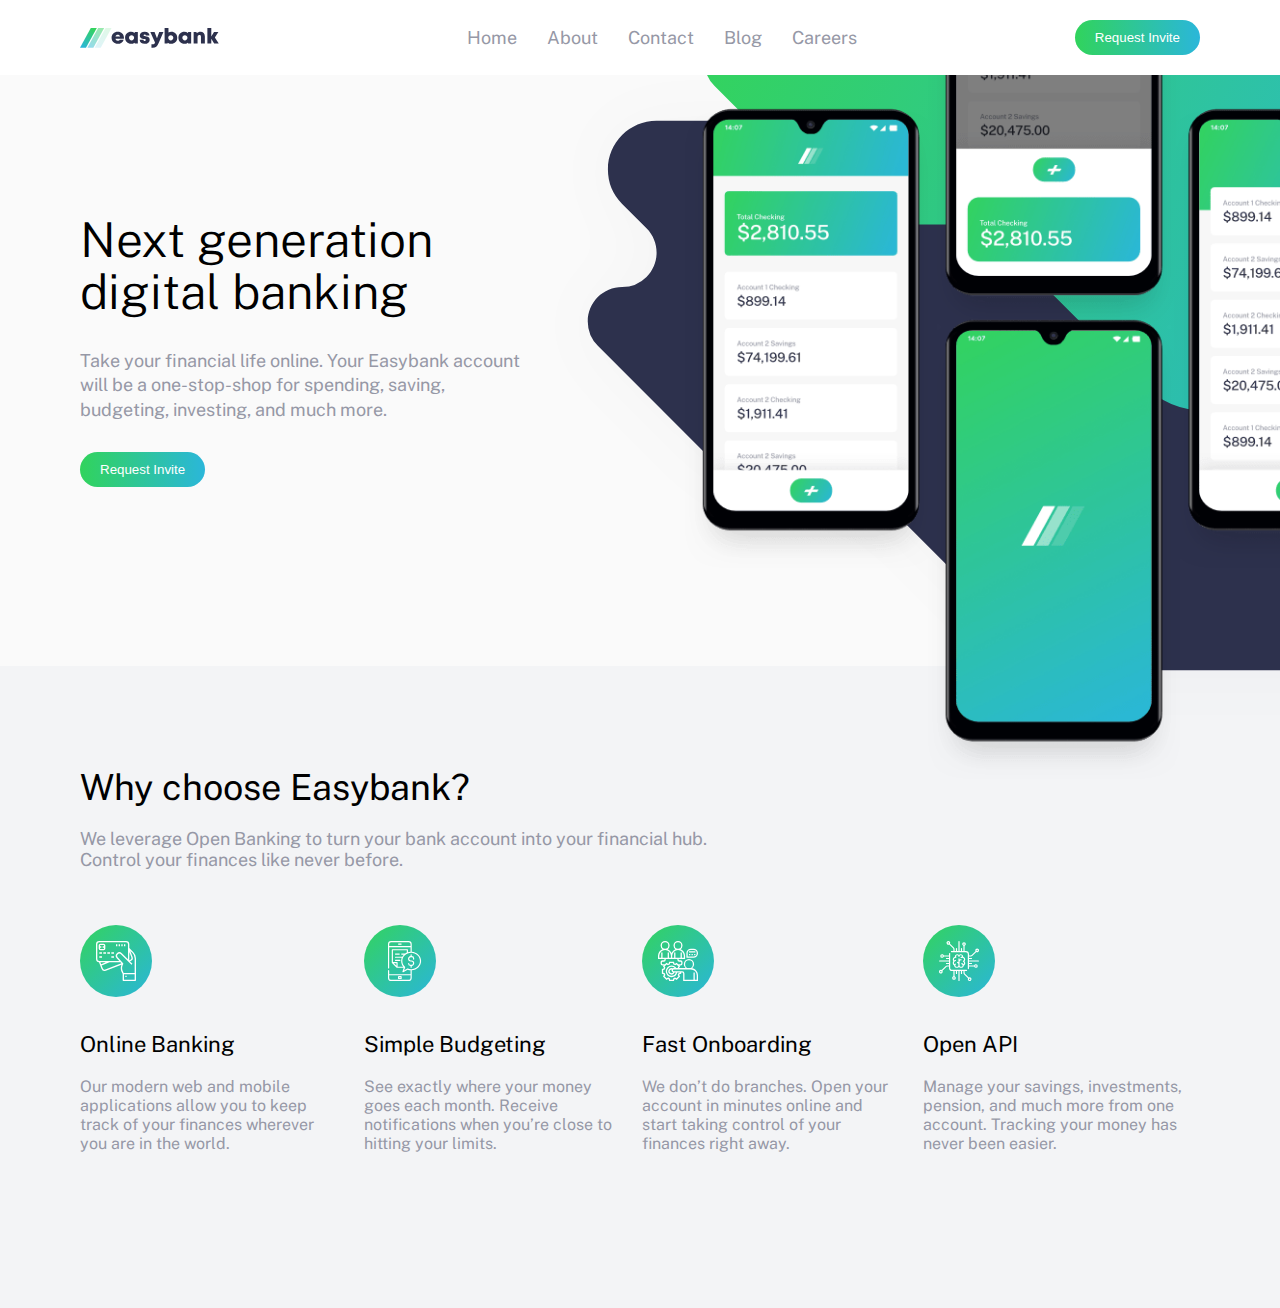
==== index.html @ 67f12007 "2nd  last (main) section completed" ====
<!DOCTYPE html>
<html lang="en">
  <head>
    <meta charset="UTF-8" />
    <meta name="viewport" content="width=device-width, initial-scale=1.0" />
    <title>2nd Project</title>
    <link rel="preconnect" href="https://fonts.googleapis.com" />
    <link rel="preconnect" href="https://fonts.gstatic.com" crossorigin />
    <link
      href="https://fonts.googleapis.com/css2?family=Public+Sans:ital,wght@0,700;1,300;1,400&display=swap"
      rel="stylesheet"
    />
    <link rel="stylesheet" href="style.css" />
  </head>
  <body>
    <section class="nav-section">
      <nav class="container">
        <img src="./img/logo.svg" alt="logo" />
        <ul>
          <li><a href="#">Home</a></li>
          <li><a href="#">About</a></li>
          <li><a href="#">Contact</a></li>
          <li><a href="#">Blog</a></li>
          <li><a href="#">Careers</a></li>
        </ul>
        <button class="btn">Request Invite</button>
      </nav>
    </section>
    <section class="header-section">
      <div class="container header-wrap">
        <div class="header-text">
          <h1>Next generation digital banking</h1>
          <p>
            Take your financial life online. Your Easybank account will be a
            one-stop-shop for spending, saving, budgeting, investing, and much
            more.
          </p>
          <button class="btn">Request Invite</button>
        </div>
        <div class="header-images">
          <img src="./img/bg-intro-desktop.svg" alt="bg-intro-desktop" />
          <img src="./img/image-mockups.png" alt="image-mockups" />
        </div>
      </div>
    </section>
    <section class="features-section">
      <div class="container">
        <h1>Why choose Easybank?</h1>
        <p>
          We leverage Open Banking to turn your bank account into your financial
          hub. <br />Control your finances like never before.
        </p>
        <div class="cards">
          <div class="card">
            <img src="./img/icon-online.svg" alt="icon-online" />
            <h2>Online Banking</h2>
            <p>
              Our modern web and mobile applications allow you to keep track of
              your finances wherever you are in the world.
            </p>
          </div>
          <div class="card">
            <img src="./img/icon-budgeting.svg" alt="icon-online" />
            <h2>Simple Budgeting</h2>
            <p>
              See exactly where your money goes each month. Receive
              notifications when you’re close to hitting your limits.
            </p>
          </div>
          <div class="card">
            <img src="./img/icon-onboarding.svg" alt="icon-online" />
            <h2>Fast Onboarding</h2>
            <p>
              We don’t do branches. Open your account in minutes online and
              start taking control of your finances right away.
            </p>
          </div>
          <div class="card">
            <img src="./img/icon-api.svg" alt="icon-online" />
            <h2>Open API</h2>
            <p>
              Manage your savings, investments, pension, and much more from one
              account. Tracking your money has never been easier.
            </p>
          </div>
        </div>
      </div>
    </section>
  </body>
</html>
---- style.css ----
html {
    box-sizing: border-box;
    font-size: 18px;
}

:root {
    --dark-blue: hsl(233, 26%, 24%);
    --lime-Green: hsl(136, 65%, 51%);
    --bright-Cyan: hsl(192, 70%, 51%);
    --grayish-Blue: hsl(233, 8%, 62%);
    --light-Grayish-Blue: hsl(220, 16%, 96%);
    --light-Gray: hsl(0, 0%, 98%); 
    --white: hsl(0, 0%, 100%);
}

body, h1, h2, h3, h4, h5, h6, p, ol, ul {
    margin: 0;
    padding: 0;
    font-weight: normal;
    font-family: 'Public Sans', sans-serif;
    -webkit-font-smoothing: antialiased;
}

body {
    overflow: hidden;
}

img {
    max-width: 100%;
    height: auto;
}

nav {
    display: flex;
    justify-content: space-between;
    align-items: center;
    padding: 20px 0;
}

nav ul {
    display: flex;
    list-style-type: none;
    align-items: center;
}

nav ul li a{
    text-decoration: none;
    color: var(--grayish-Blue);
}

nav ul li {
    margin-left:30px;
}
.container {
    width: 1120px;
    margin: 0 auto;
    max-width: 90%;

}

.btn {
    height: 35px;
    width: 125.22px;
    border: none;
    background: linear-gradient(to right, var(--lime-Green), var(--bright-Cyan));
    padding: 10px, 20px;
    border-radius: 50px;
    color: var(--white);
    cursor: pointer;
    transition: all .3s ease-in-out;
}

.btn:hover {
        background: linear-gradient(to left, var(--lime-Green), var(--bright-Cyan));
}



.header-wrap {
    display: flex;
    align-items: center;
    position: relative;
    padding-bottom: 40px;
}

.header-section {
    background: var(--light-Gray);
}

.header-text {
    flex: 1 0 40%;
}

.header-images {
    flex: 1 0 60%;
    position: relative;
}

.header-images img:first-child {
    transform: scale(1.6);
    position: relative;
    top: -50px;
    bottom: 0;
    right: -200px;
}
.header-images img:last-child {
    transform: scale(1.1);
    position: absolute;
    top: -160px;
    right: -190px;
}

.nav-section {
    position: relative;
    z-index: 1;
    background: var(--white);
}

.header-text h1 {
    margin-bottom: 30px;
    font-size: 48px;
    font-weight: 300;
    line-height: 1.1;
}

.header-text p {
    margin-bottom: 30px;
    line-height: 1.35;
    color: var(--grayish-Blue);
}

section.features-section {
    background: var(--light-Grayish-Blue);
    padding: 100px 0;
}

section.features-section h1 {
    margin-bottom: 20px;
}

section.features-section p {
    margin-bottom: 55px;
    color: var(--grayish-Blue)
}

section.features-section .cards {
    display: flex;
    /* gap: 100px; */
}

section.features-section .cards> * + * {
  margin-left: 30px;
}

.cards .card img {
   margin-bottom: 30px;
}

.cards .card h2 {
  font-size: 22px;
  margin-bottom: 20px;
}

.cards .card p {
  font-size: 16px;
}
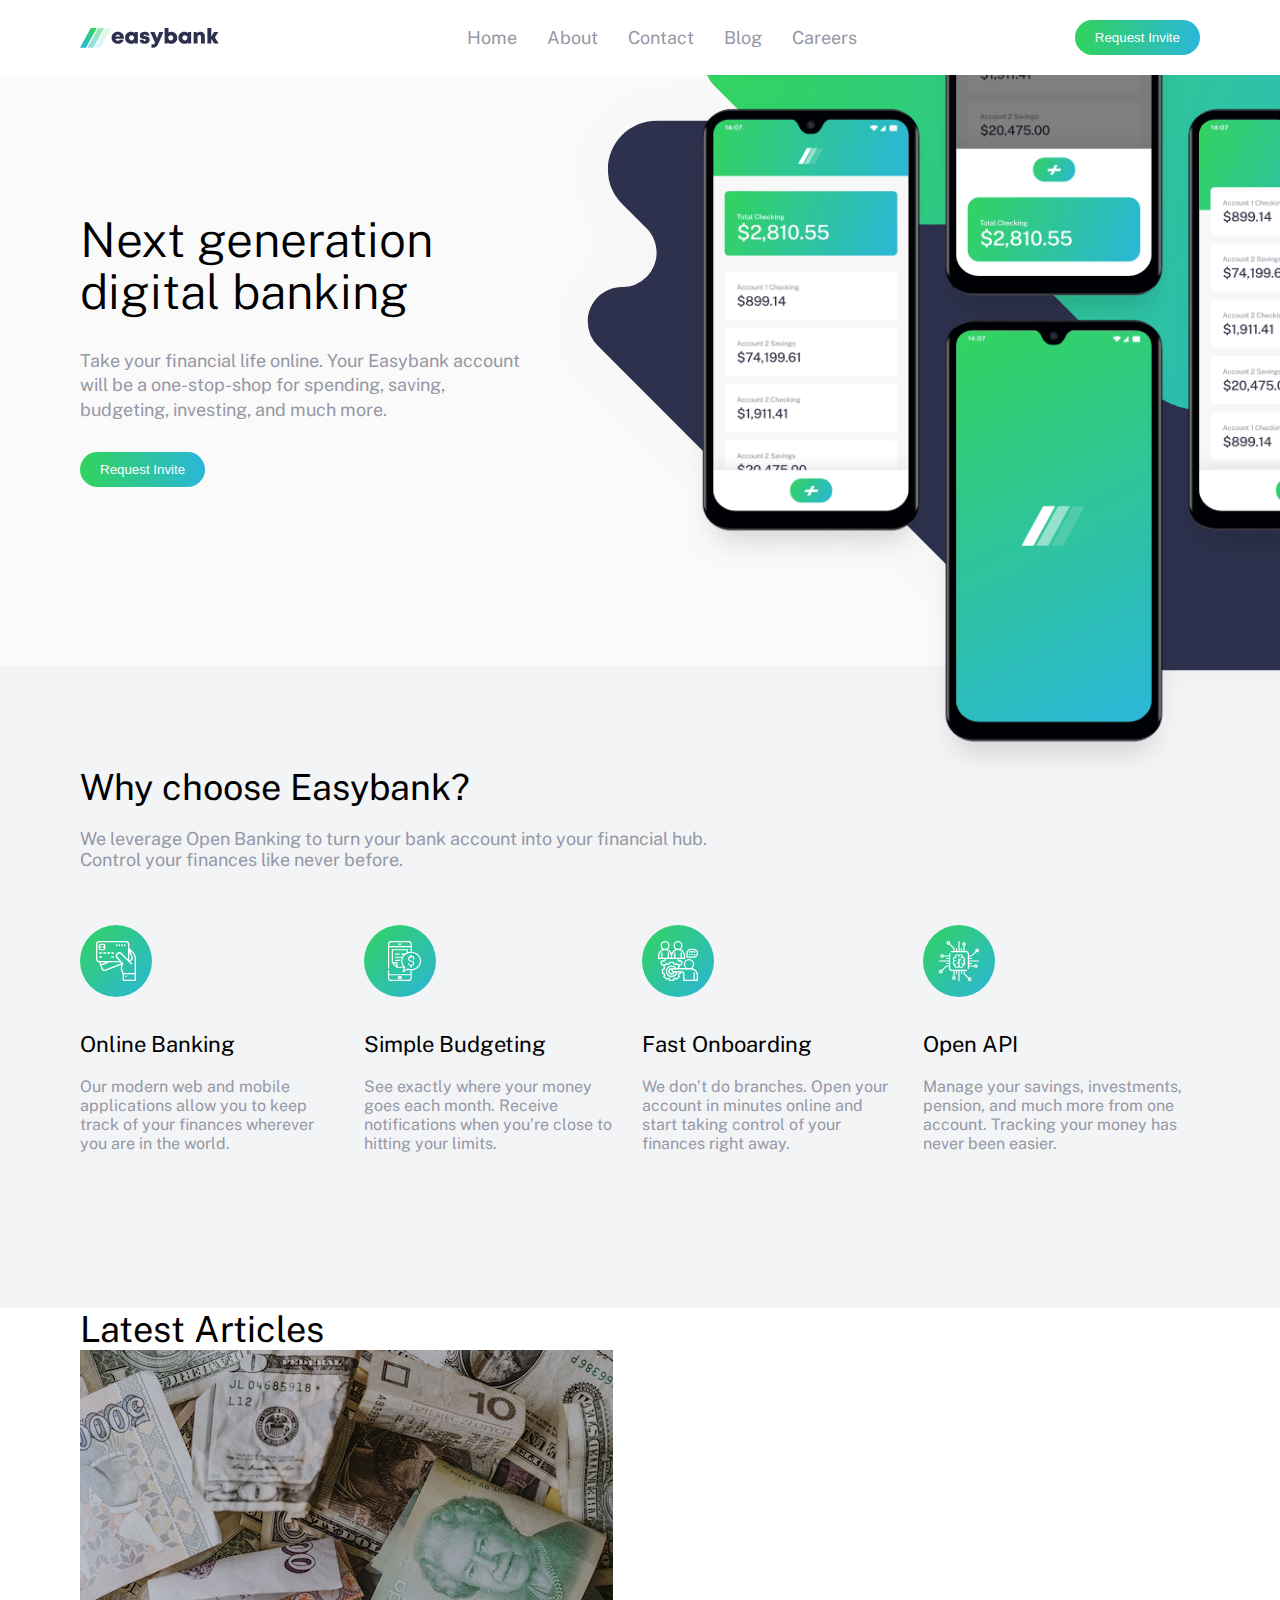
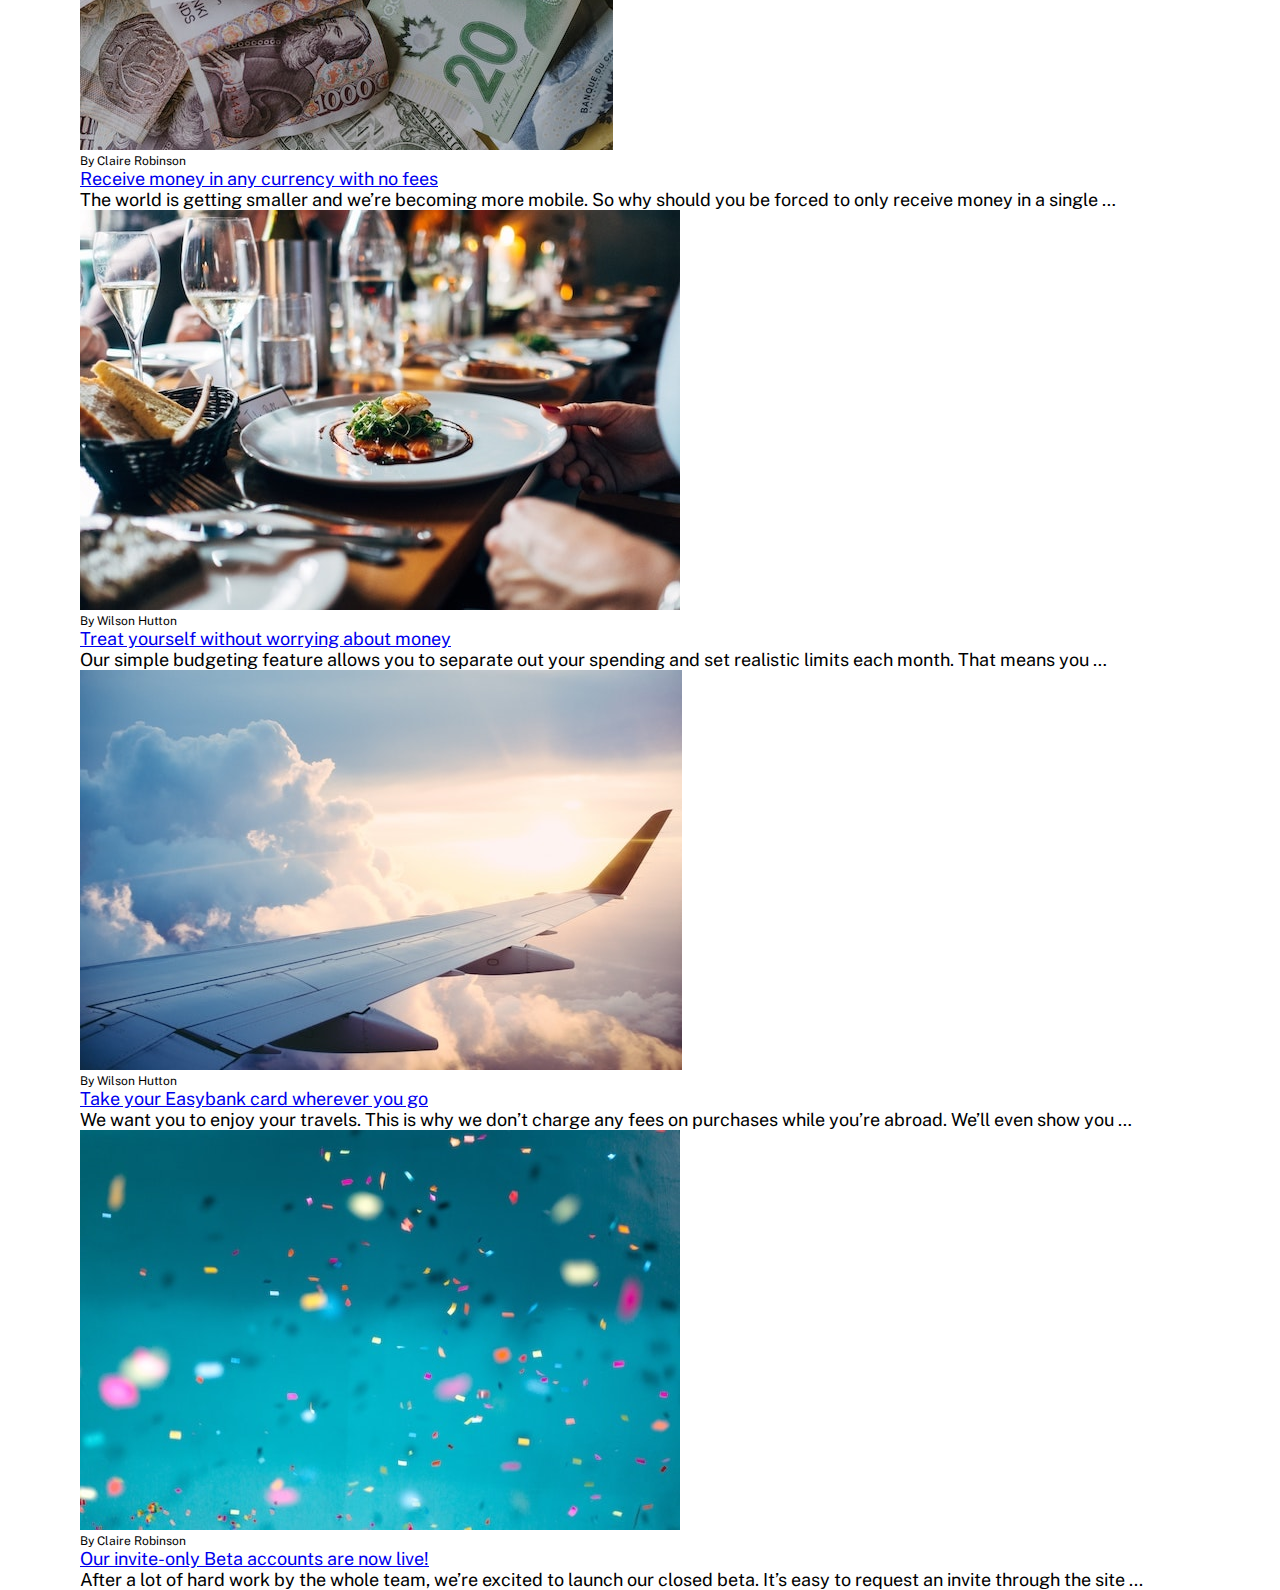
==== commit 8bdcd8b3: "last section content updated" ====
--- a/index.html
+++ b/index.html
@@ -86,5 +86,58 @@
         </div>
       </div>
     </section>
+    <section class="aticle-section">
+      <div class="container">
+        <h1>Latest Articles</h1>
+        <div class="article-wrapper">
+          <div class="article-card">
+            <img src="./img/image-currency.jpg" alt="currency" />
+            <div class="content">
+              <h6>By Claire Robinson</h6>
+              <a href="#">Receive money in any currency with no fees</a>
+              <p>
+                The world is getting smaller and we’re becoming more mobile. So
+                why should you be forced to only receive money in a single …
+              </p>
+            </div>
+            <div class="article-card">
+              <img src="./img/image-restaurant.jpg" alt="currency" />
+              <div class="content">
+                <h6>By Wilson Hutton</h6>
+                <a href="#">Treat yourself without worrying about money</a>
+                <p>
+                  Our simple budgeting feature allows you to separate out your
+                  spending and set realistic limits each month. That means you …
+                </p>
+              </div>
+            </div>
+            <div class="article-card">
+              <img src="./img/image-plane.jpg" alt="currency" />
+              <div class="content">
+                <h6>By Wilson Hutton</h6>
+                <a href="#"> Take your Easybank card wherever you go</a>
+                <p>
+                  We want you to enjoy your travels. This is why we don’t charge
+                  any fees on purchases while you’re abroad. We’ll even show you
+                  …
+                </p>
+              </div>
+            </div>
+            <div class="article-card">
+              <img src="./img/image-confetti.jpg" alt="currency" />
+              <div class="content">
+                <h6>By Claire Robinson</h6>
+                <a href="#"> Our invite-only Beta accounts are now live!</a>
+                <p>
+                  After a lot of hard work by the whole team, we’re excited to
+                  launch our closed beta. It’s easy to request an invite through
+                  the site ...
+                </p>
+              </div>
+            </div>
+          </div>
+        </div>
+      </div>
+    </section>
   </body>
 </html>
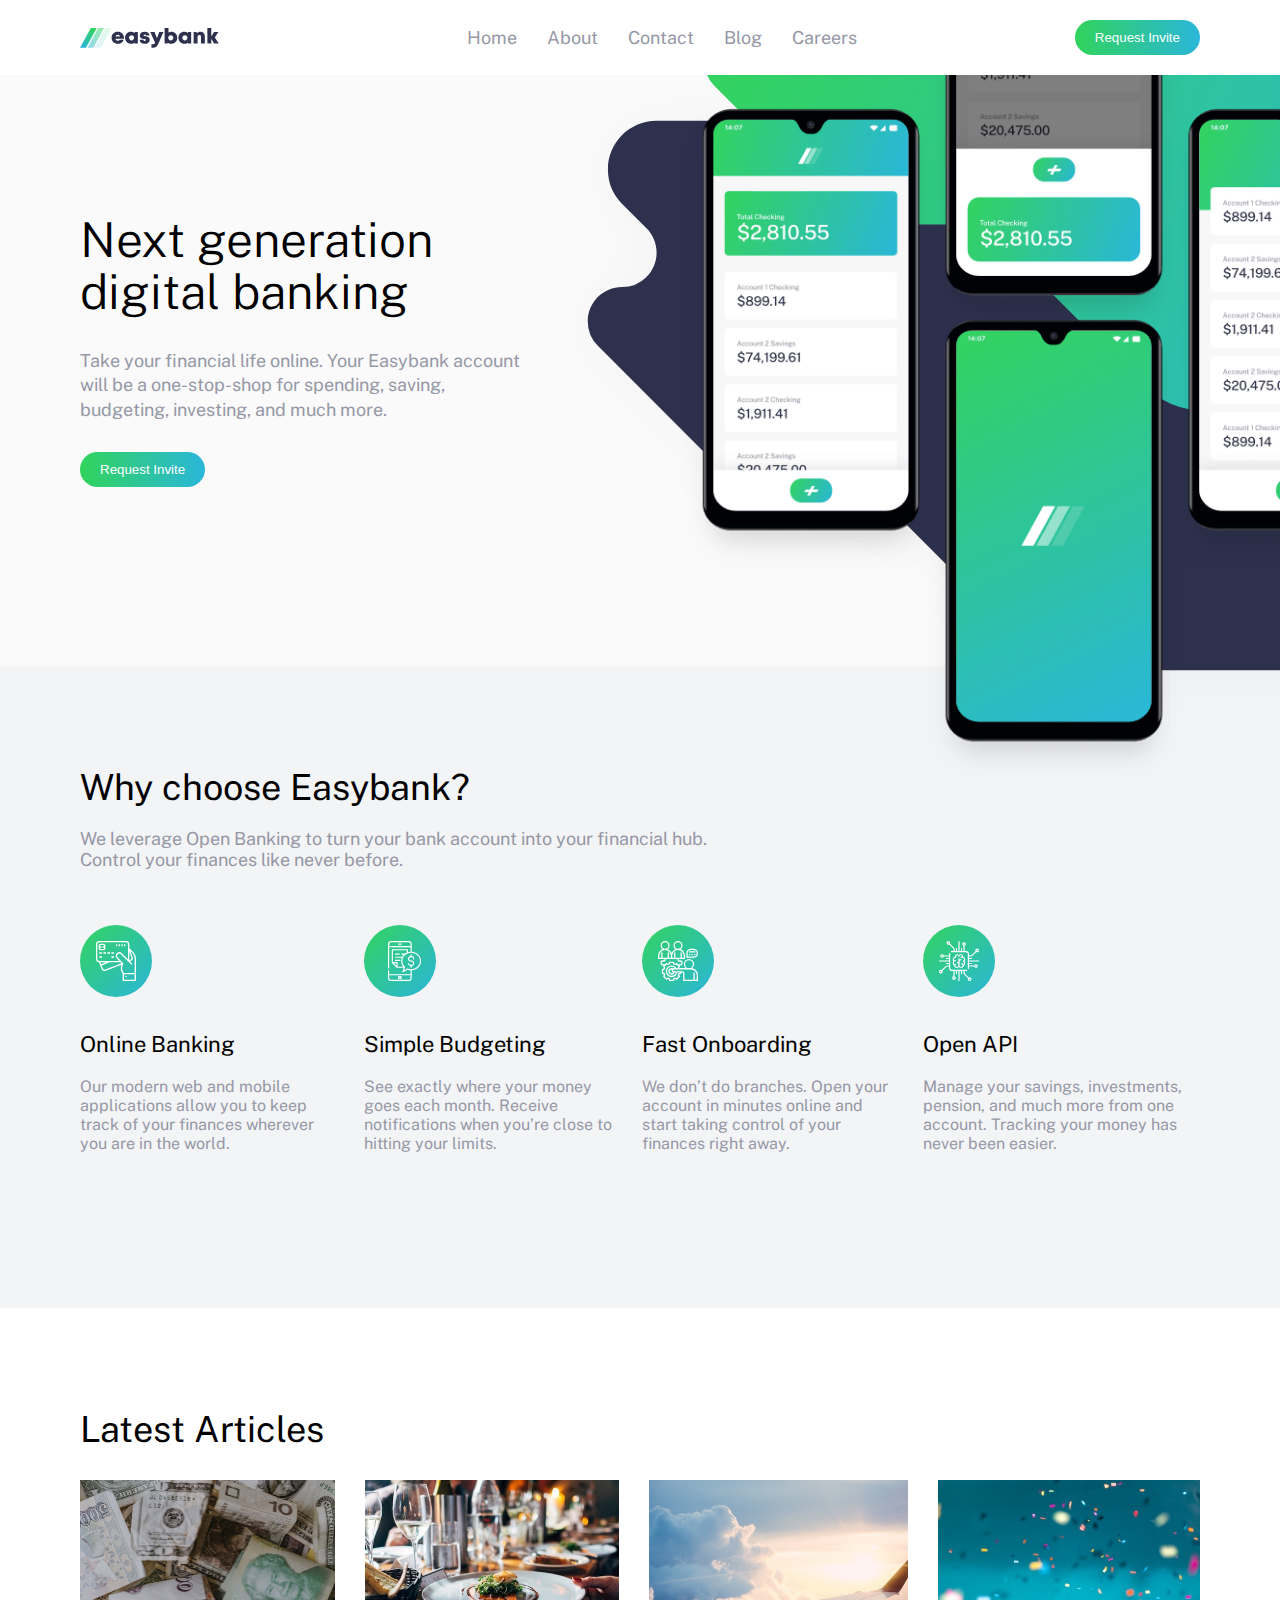
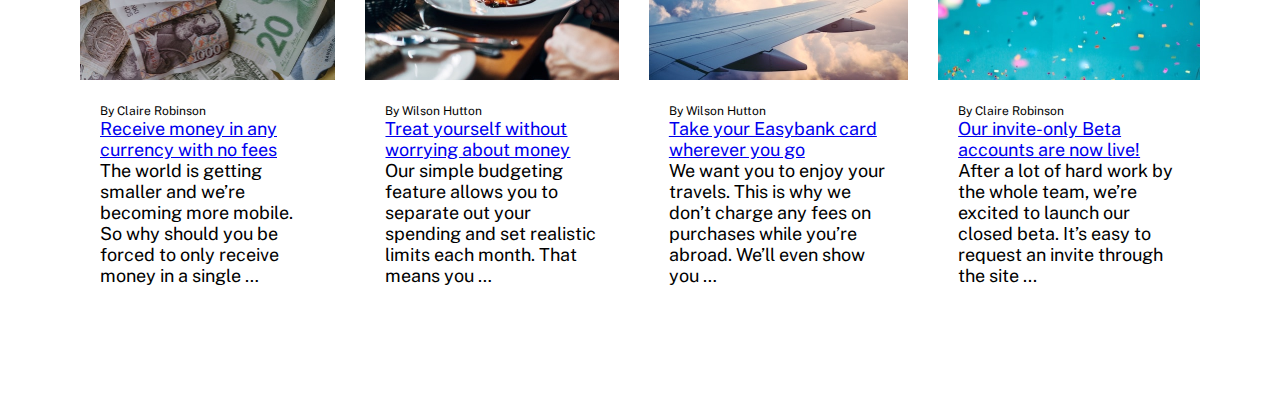
==== commit de4f9fda: "last section" ====
--- a/index.html
+++ b/index.html
@@ -86,7 +86,7 @@
         </div>
       </div>
     </section>
-    <section class="aticle-section">
+    <section class="article-section">
       <div class="container">
         <h1>Latest Articles</h1>
         <div class="article-wrapper">
@@ -100,40 +100,39 @@
                 why should you be forced to only receive money in a single …
               </p>
             </div>
-            <div class="article-card">
-              <img src="./img/image-restaurant.jpg" alt="currency" />
-              <div class="content">
-                <h6>By Wilson Hutton</h6>
-                <a href="#">Treat yourself without worrying about money</a>
-                <p>
-                  Our simple budgeting feature allows you to separate out your
-                  spending and set realistic limits each month. That means you …
-                </p>
-              </div>
+          </div>
+          <div class="article-card">
+            <img src="./img/image-restaurant.jpg" alt="currency" />
+            <div class="content">
+              <h6>By Wilson Hutton</h6>
+              <a href="#">Treat yourself without worrying about money</a>
+              <p>
+                Our simple budgeting feature allows you to separate out your
+                spending and set realistic limits each month. That means you …
+              </p>
             </div>
-            <div class="article-card">
-              <img src="./img/image-plane.jpg" alt="currency" />
-              <div class="content">
-                <h6>By Wilson Hutton</h6>
-                <a href="#"> Take your Easybank card wherever you go</a>
-                <p>
-                  We want you to enjoy your travels. This is why we don’t charge
-                  any fees on purchases while you’re abroad. We’ll even show you
-                  …
-                </p>
-              </div>
+          </div>
+          <div class="article-card">
+            <img src="./img/image-plane.jpg" alt="currency" />
+            <div class="content">
+              <h6>By Wilson Hutton</h6>
+              <a href="#"> Take your Easybank card wherever you go</a>
+              <p>
+                We want you to enjoy your travels. This is why we don’t charge
+                any fees on purchases while you’re abroad. We’ll even show you …
+              </p>
             </div>
-            <div class="article-card">
-              <img src="./img/image-confetti.jpg" alt="currency" />
-              <div class="content">
-                <h6>By Claire Robinson</h6>
-                <a href="#"> Our invite-only Beta accounts are now live!</a>
-                <p>
-                  After a lot of hard work by the whole team, we’re excited to
-                  launch our closed beta. It’s easy to request an invite through
-                  the site ...
-                </p>
-              </div>
+          </div>
+          <div class="article-card">
+            <img src="./img/image-confetti.jpg" alt="currency" />
+            <div class="content">
+              <h6>By Claire Robinson</h6>
+              <a href="#"> Our invite-only Beta accounts are now live!</a>
+              <p>
+                After a lot of hard work by the whole team, we’re excited to
+                launch our closed beta. It’s easy to request an invite through
+                the site ...
+              </p>
             </div>
           </div>
         </div>
--- a/style.css
+++ b/style.css
@@ -163,4 +163,35 @@
 
 .cards .card p {
   font-size: 16px;
+}
+
+section.article-section {
+    padding: 100px 0;
+}
+
+.article-wrapper {
+    display: flex;
+}
+
+section.article-section h1 {
+    margin-bottom: 30px;
+}
+
+.article-wrapper > * + * {
+    margin-left: 30px;
+}
+
+.article-wrapper img {
+        width: 100%;
+        height: 200px;
+        object-fit: cover;
+}
+
+.article-wrapper .content {
+    padding: 20px;
+    background: var(--white);
+}
+
+.article-wrapper .content a {
+    padding: 10px 0;
 }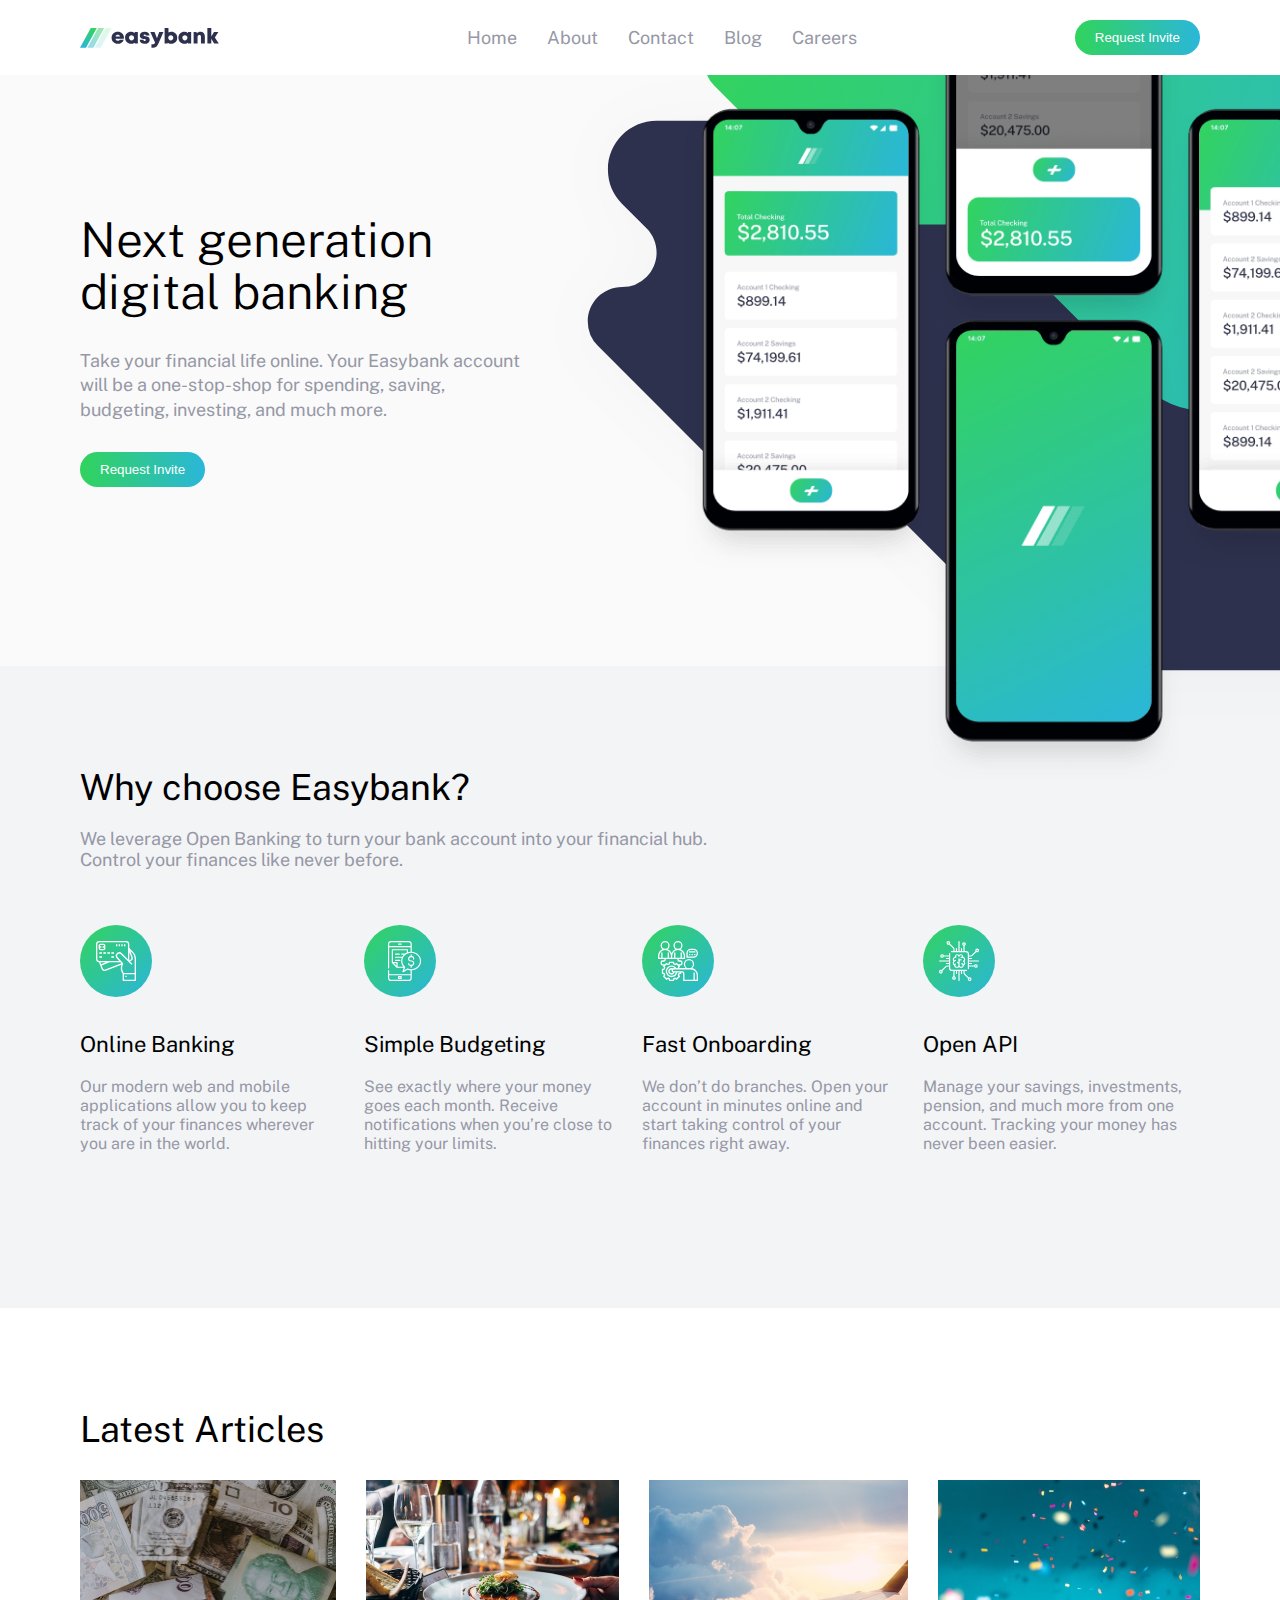
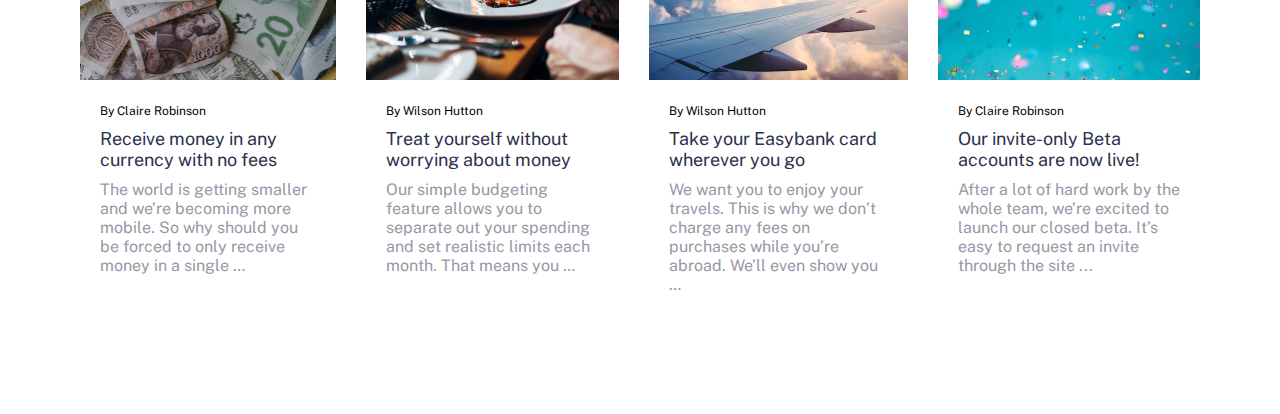
==== commit b7c42b8a: "initial footer" ====
--- a/index.html
+++ b/index.html
@@ -138,5 +138,11 @@
         </div>
       </div>
     </section>
+    <!-- Footer -->
+    <footer>
+      <div class="container">
+        
+      </div>
+    </footer>
   </body>
 </html>
--- a/style.css
+++ b/style.css
@@ -46,6 +46,11 @@
 nav ul li a{
     text-decoration: none;
     color: var(--grayish-Blue);
+    transition: all 0.5s ease-in-out;
+}
+
+nav ul li a:hover {
+    color:black;
 }
 
 nav ul li {
@@ -194,4 +199,18 @@
 
 .article-wrapper .content a {
     padding: 10px 0;
+    display: inline-block;
+    color: var(--dark-blue);
+    text-decoration: none;
+    transition: all 3s ease-in-out;
+}
+
+
+.article-wrapper .content a:hover {
+    color: var(--lime-Green);
+}
+
+.article-wrapper .content p {
+    font-size: 16px;
+    color: var(--grayish-Blue);
 }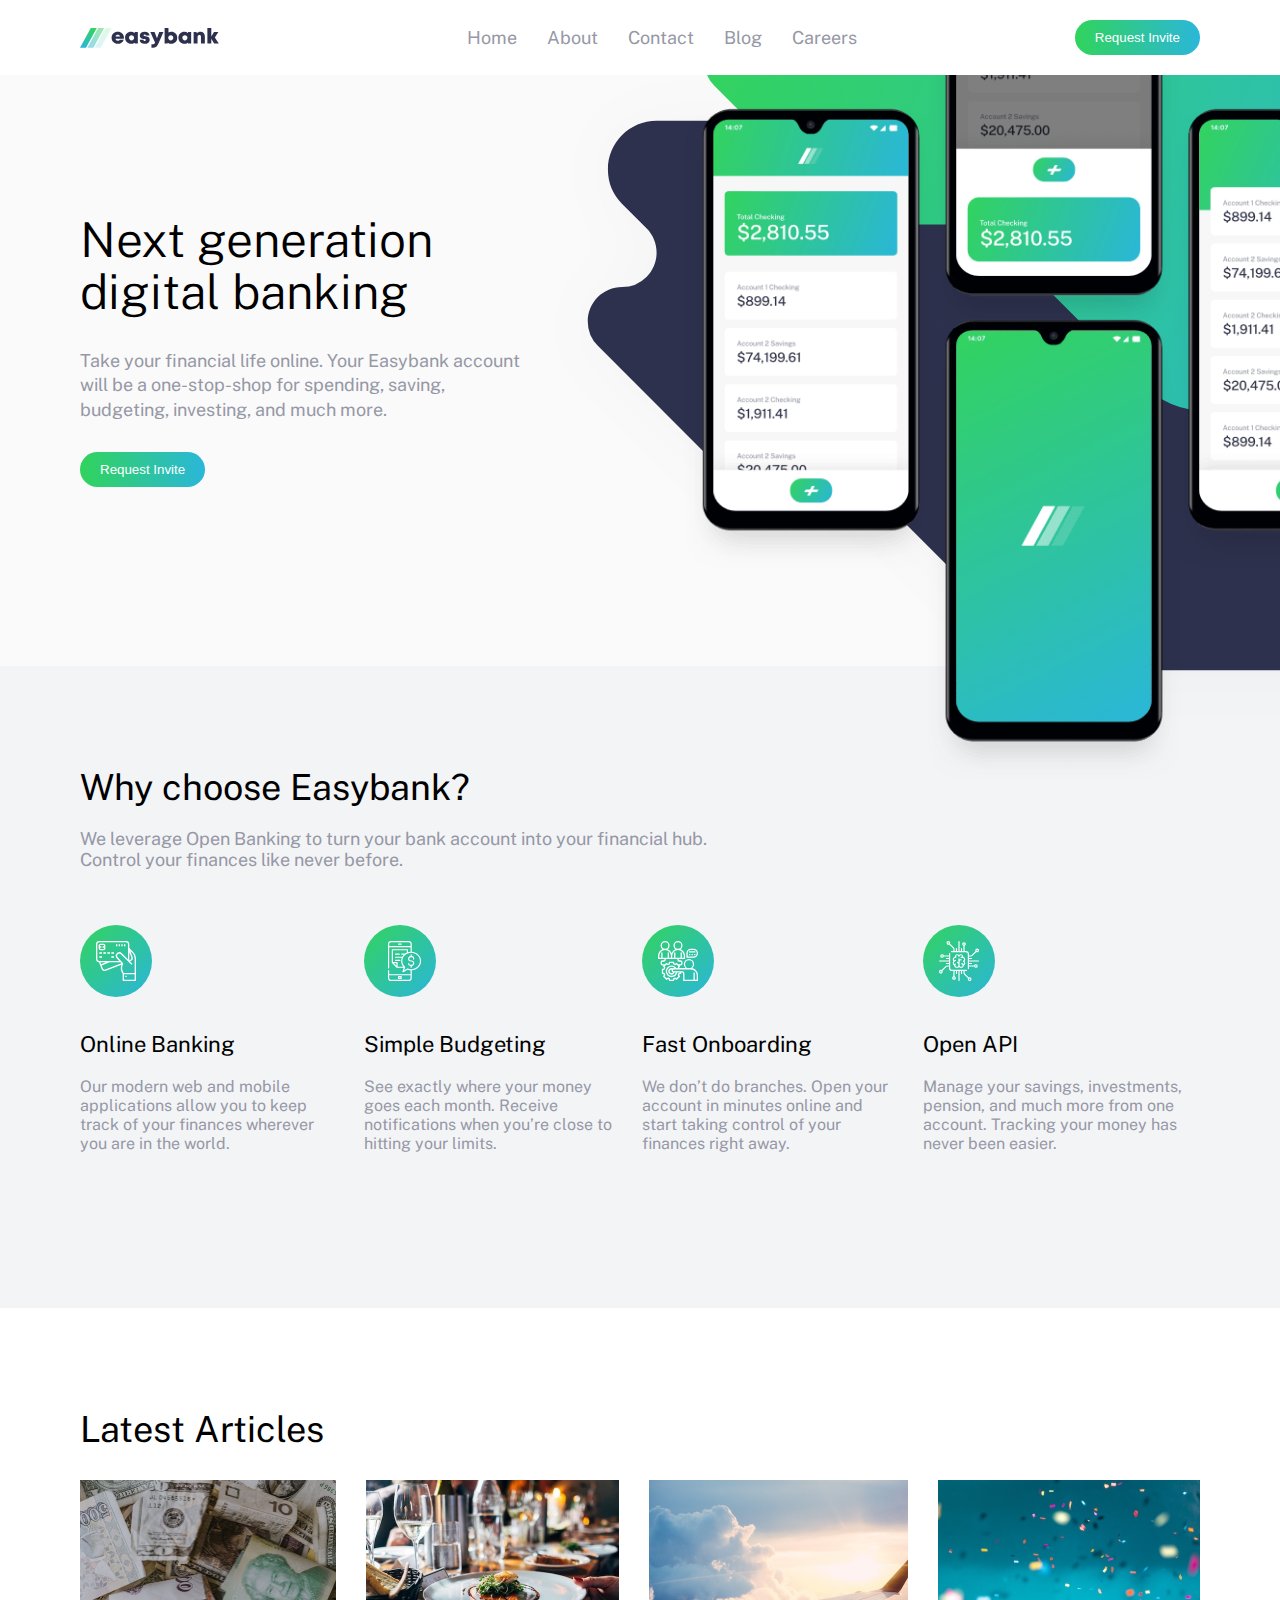
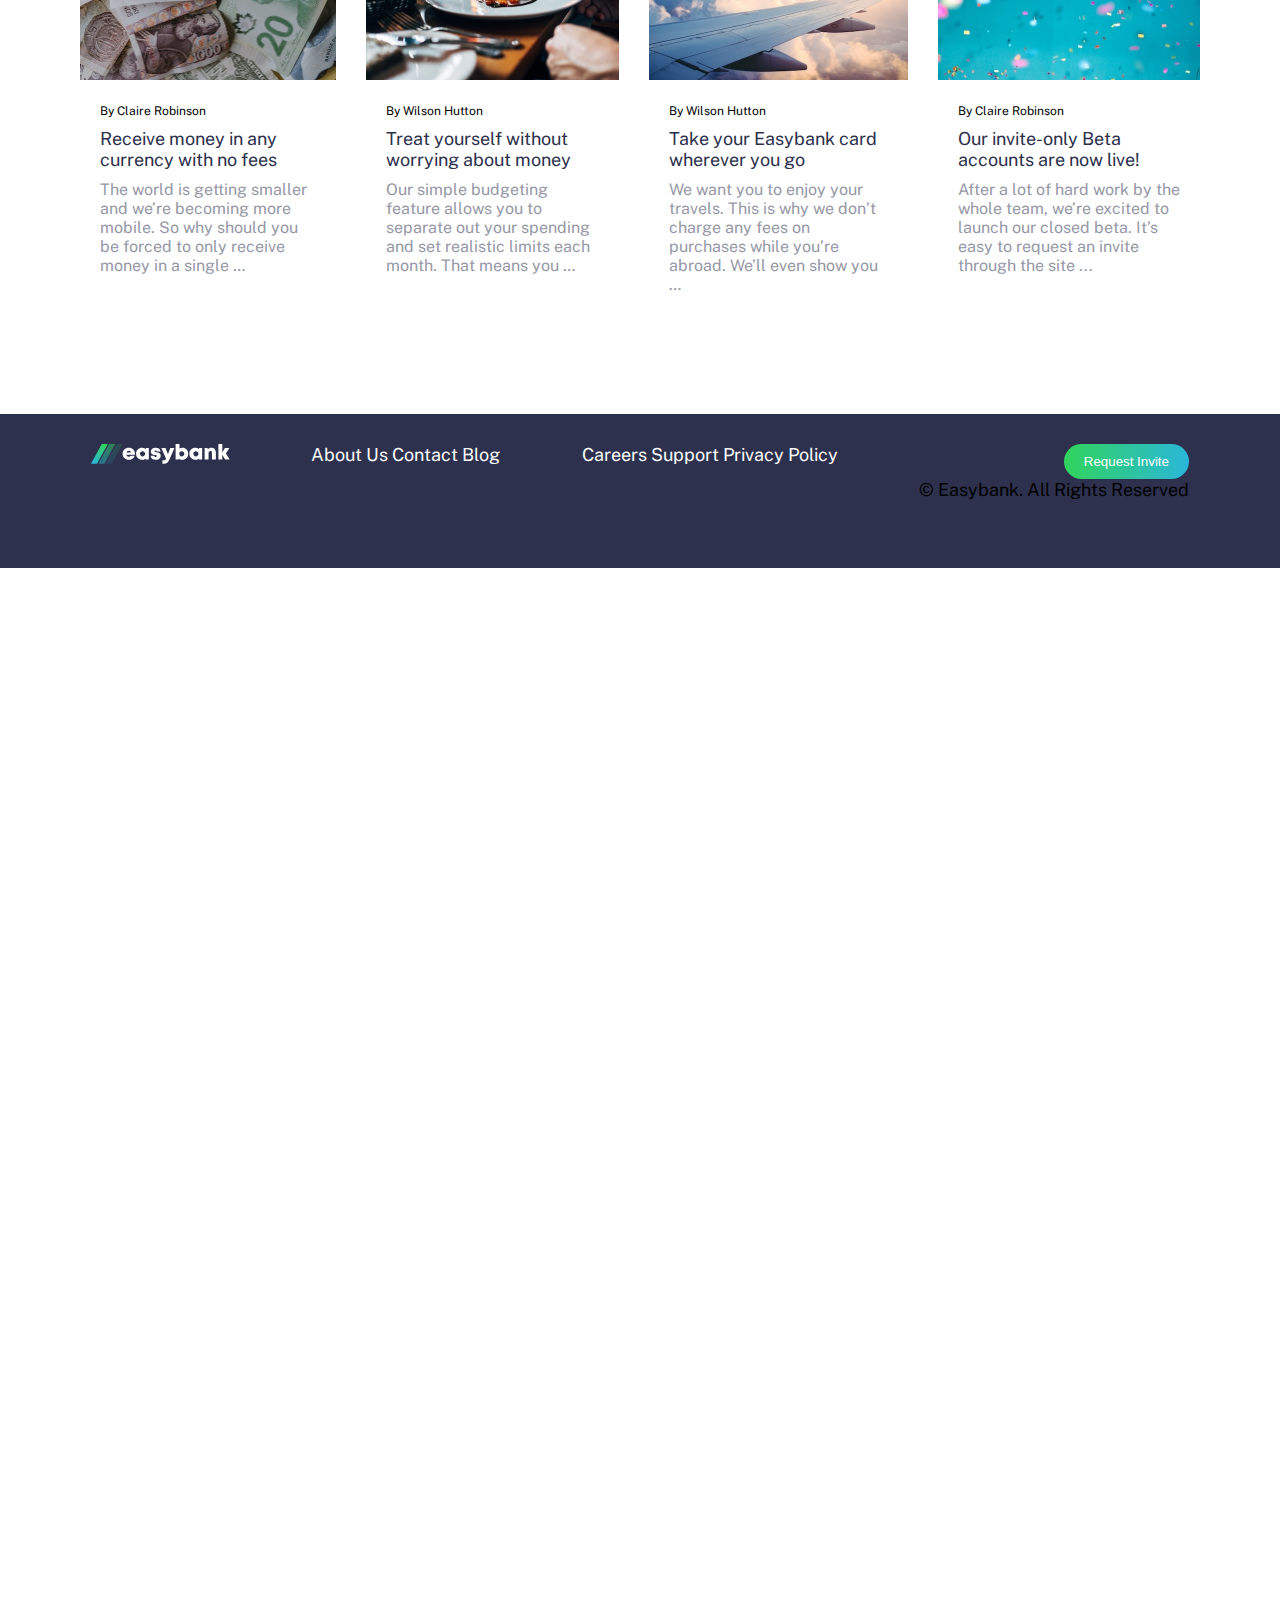
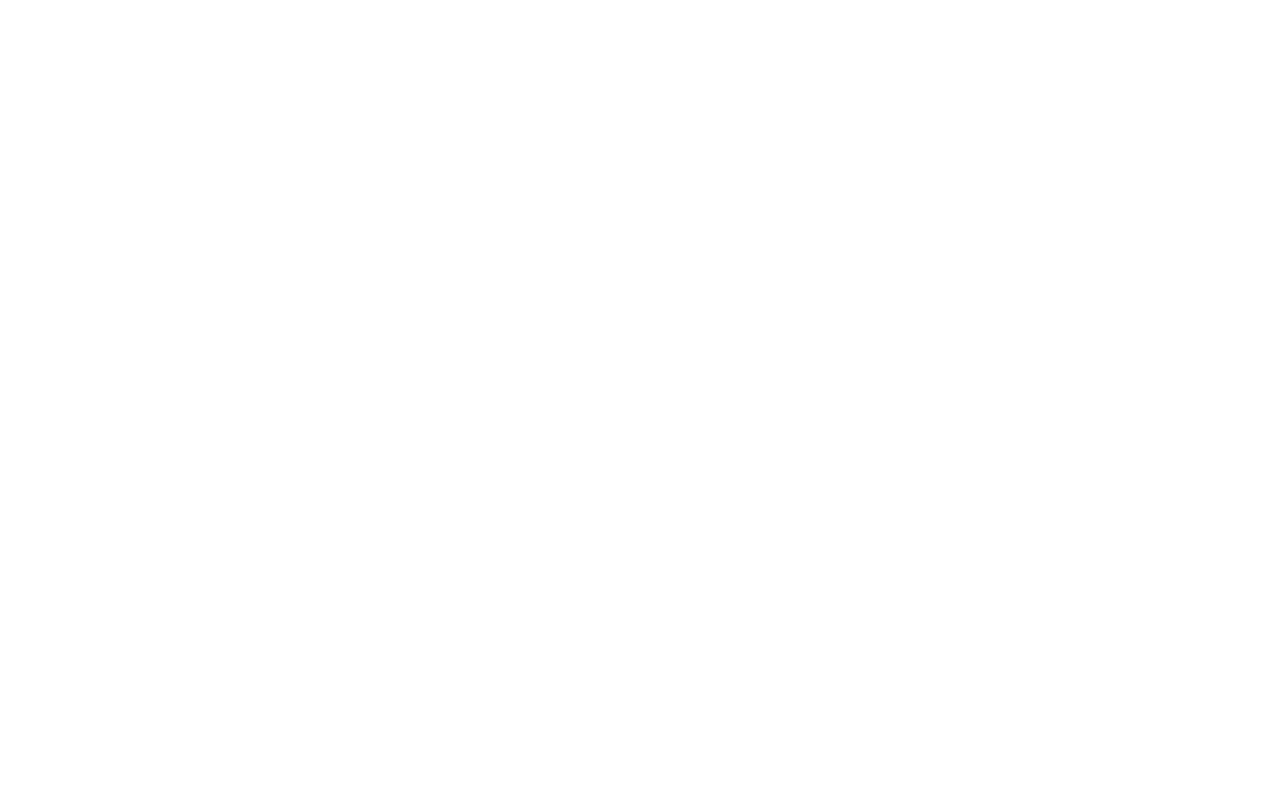
==== commit 7f0f6842: "footer updated" ====
--- a/index.html
+++ b/index.html
@@ -141,7 +141,36 @@
     <!-- Footer -->
     <footer>
       <div class="container">
-        
+        <div class="content">
+          <div>
+            <img src="./img/logo-white.svg" alt="" />
+            <ul class="socials">
+              <li><a href="./img/icon-facebook.svg"></a></li>
+              <li><a href="./img/icon-youtube.svg"></a></li>
+              <li><a href="./img/icon-twitter.svg"></a></li>
+              <li><a href="./img/icon-instagram.svg"></a></li>
+              <li><a href="./img/icon-pinterest.svg"></a></li>
+            </ul>
+          </div>
+          <ul>
+            <li>
+              <a href="#">About Us</a>
+              <a href="#">Contact</a>
+              <a href="#">Blog</a>
+            </li>
+          </ul>
+          <ul>
+            <li>
+              <a href="#">Careers</a>
+              <a href="#">Support</a>
+              <a href="#">Privacy Policy</a>
+            </li>
+          </ul>
+          <div class="footer-cta">
+            <button class="btn">Request Invite</button>
+            <p>© Easybank. All Rights Reserved</p>
+          </div>
+        </div>
       </div>
     </footer>
   </body>
--- a/style.css
+++ b/style.css
@@ -23,6 +23,7 @@
 
 body {
     overflow: hidden;
+    height: 4000px;
 }
 
 img {
@@ -213,4 +214,50 @@
 .article-wrapper .content p {
     font-size: 16px;
     color: var(--grayish-Blue);
+}
+
+footer ul {
+    list-style-type: none;
+}
+
+footer {
+    background: var(--dark-blue);
+    padding: 30px;
+}
+
+footer ul.socials {
+    display: flex; 
+    margin-top: 60px;
+}
+
+/* footer ul.socials a {
+    color: var(--white);
+} */
+
+
+footer ul.socials > * + * {
+    margin: left;
+}
+
+footer .content {
+    display: flex;
+    justify-content: space-between;
+}
+
+footer .content a {
+    color: var(--light-Gray);
+    text-decoration: none;
+}
+
+footer .content li {
+    margin-bottom: 10px;
+}
+
+footer  .footer-cta {
+    text-align: right;
+}
+
+footer .copyrigth {
+    color: var(--grayish-Blue);
+    font-size: 16px;
 }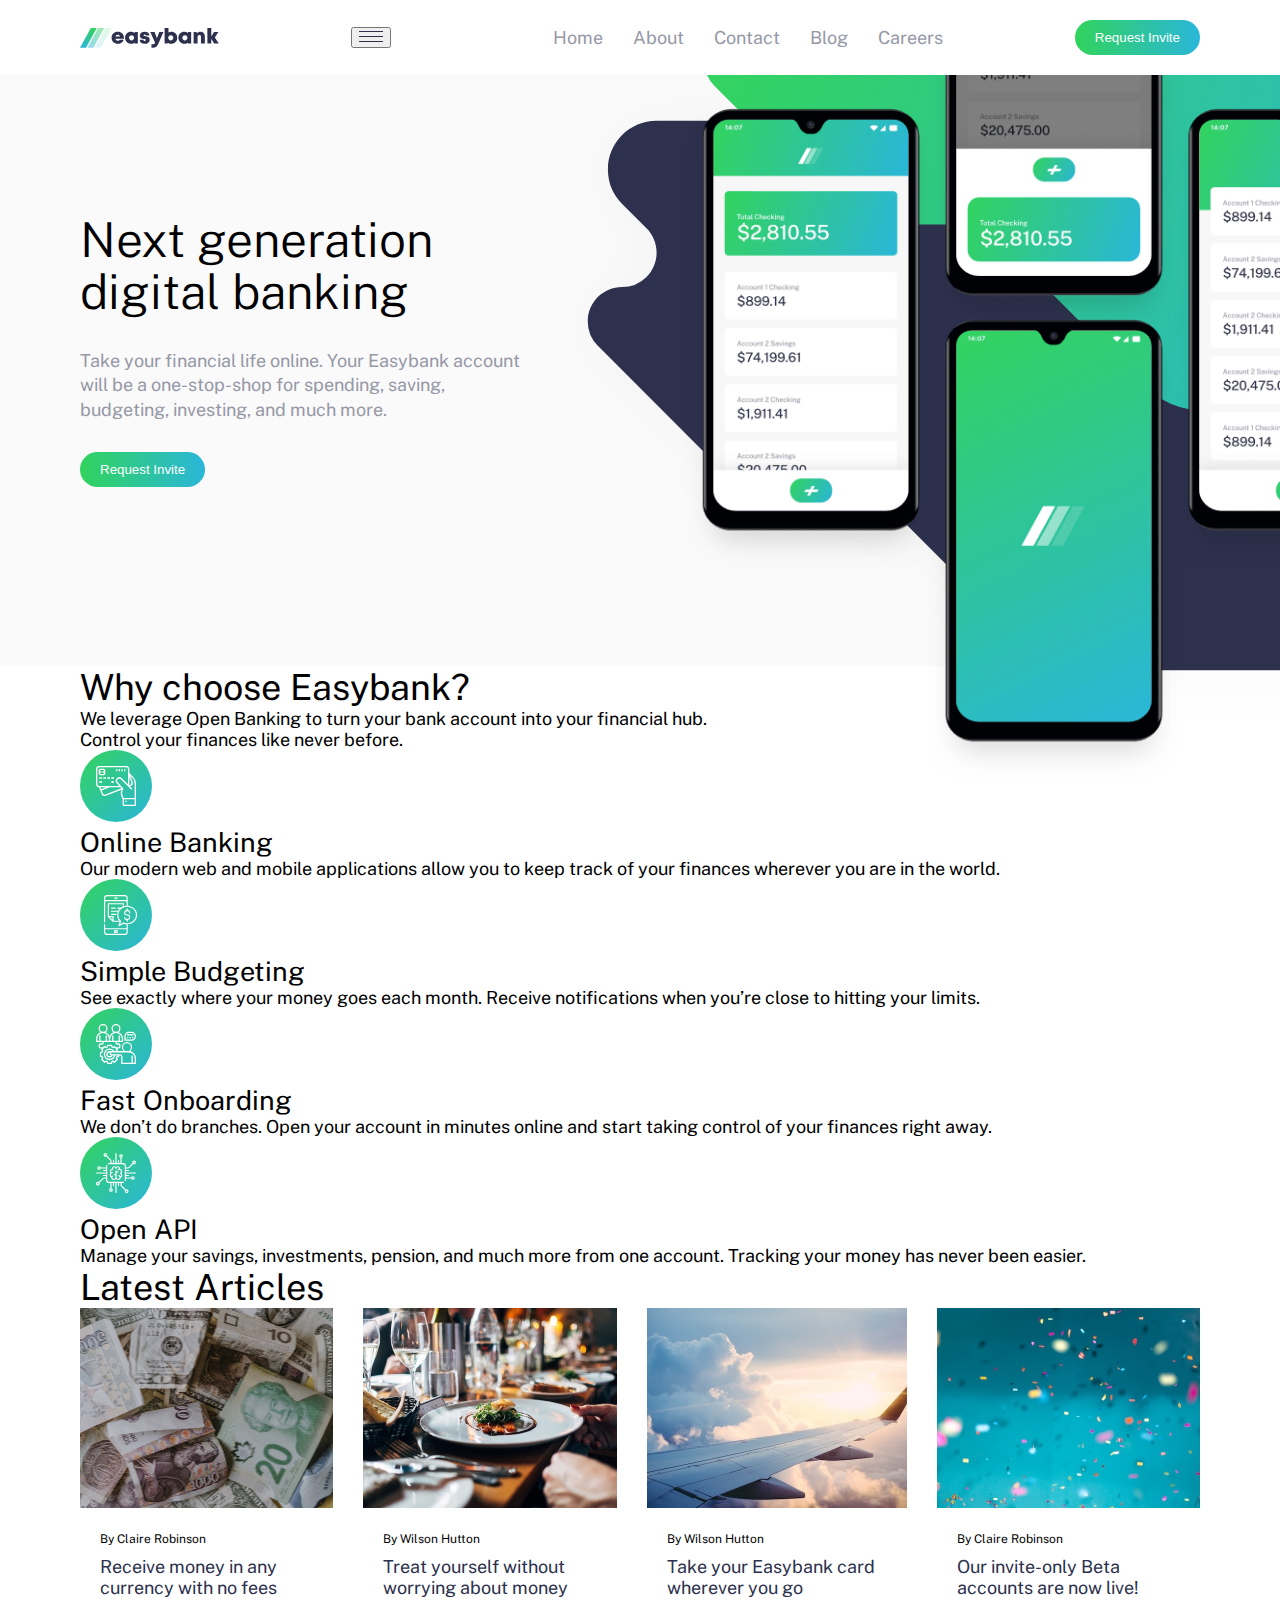
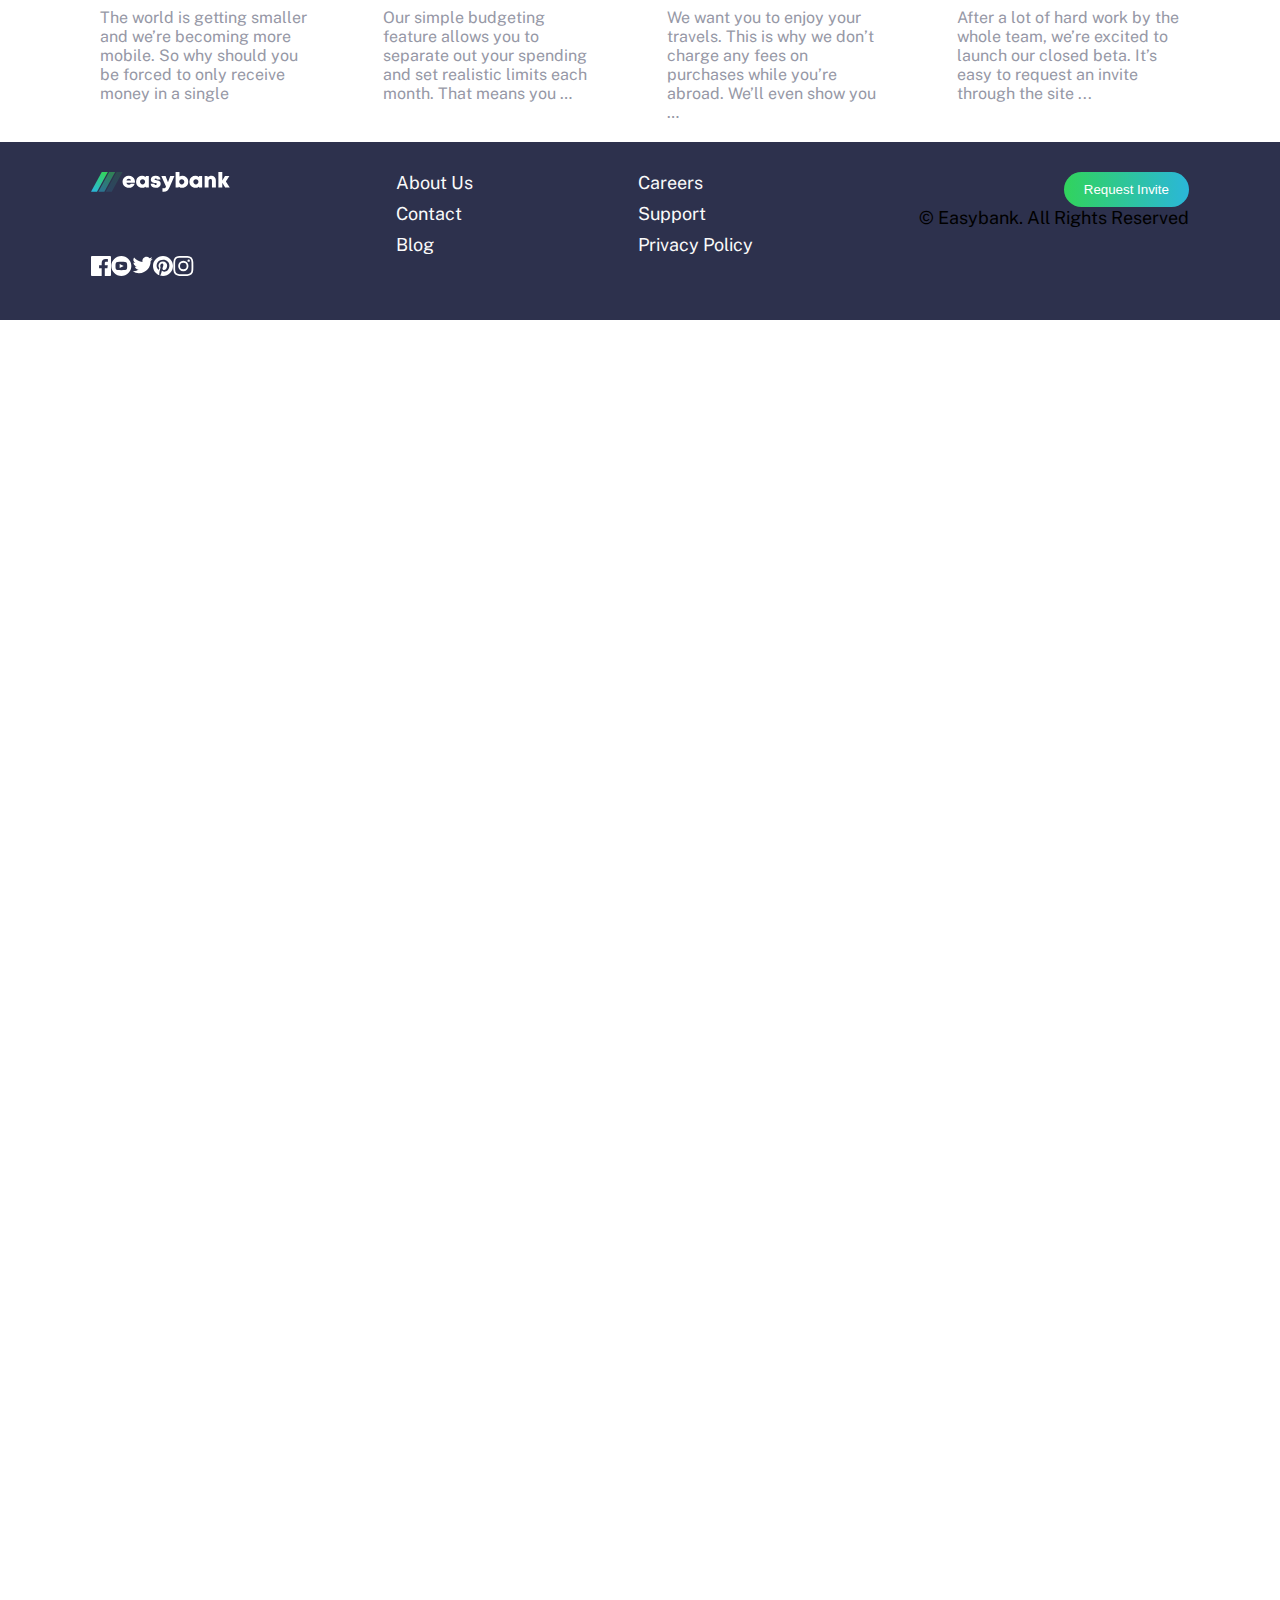
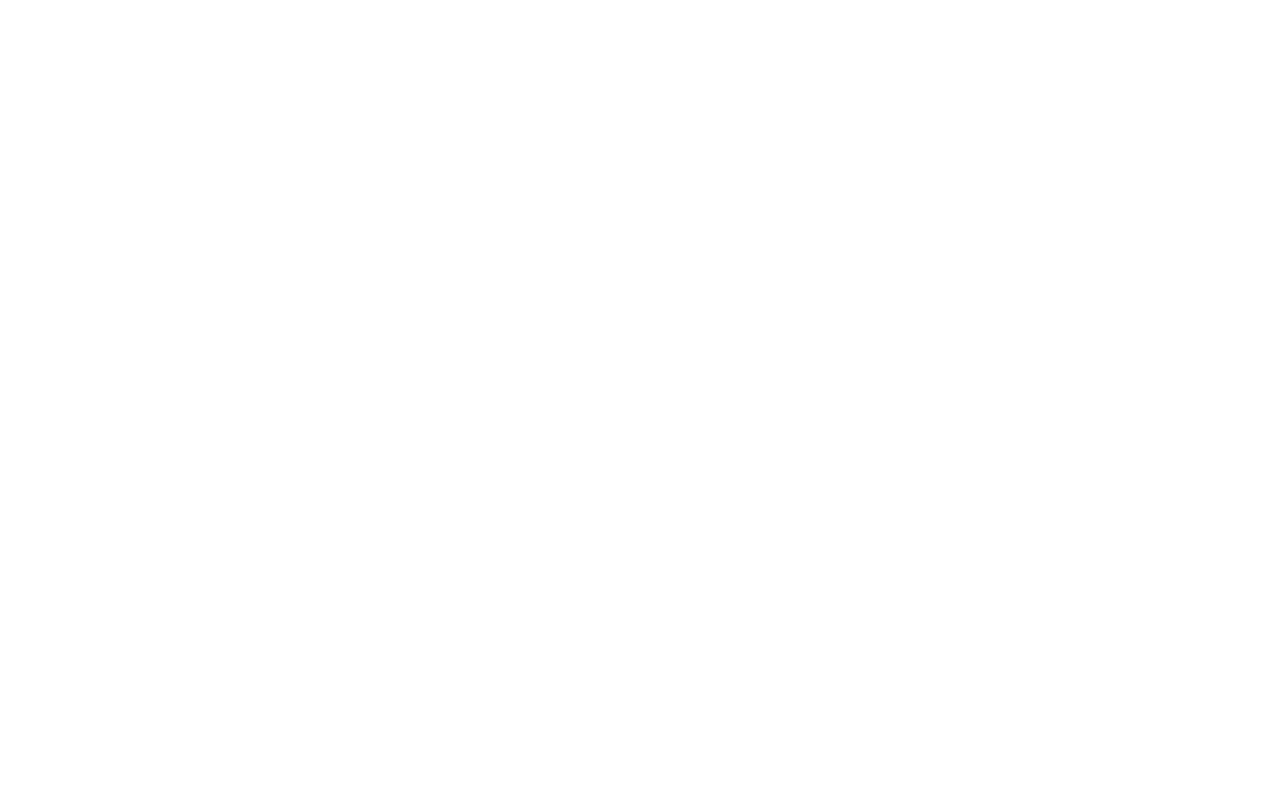
==== commit 12c73773: "html file updated" ====
--- a/index.html
+++ b/index.html
@@ -1,177 +1,157 @@
 <!DOCTYPE html>
 <html lang="en">
-  <head>
-    <meta charset="UTF-8" />
-    <meta name="viewport" content="width=device-width, initial-scale=1.0" />
-    <title>2nd Project</title>
-    <link rel="preconnect" href="https://fonts.googleapis.com" />
-    <link rel="preconnect" href="https://fonts.gstatic.com" crossorigin />
-    <link
-      href="https://fonts.googleapis.com/css2?family=Public+Sans:ital,wght@0,700;1,300;1,400&display=swap"
-      rel="stylesheet"
-    />
-    <link rel="stylesheet" href="style.css" />
-  </head>
-  <body>
-    <section class="nav-section">
-      <nav class="container">
-        <img src="./img/logo.svg" alt="logo" />
-        <ul>
-          <li><a href="#">Home</a></li>
-          <li><a href="#">About</a></li>
-          <li><a href="#">Contact</a></li>
-          <li><a href="#">Blog</a></li>
-          <li><a href="#">Careers</a></li>
-        </ul>
-        <button class="btn">Request Invite</button>
-      </nav>
-    </section>
-    <section class="header-section">
-      <div class="container header-wrap">
-        <div class="header-text">
-          <h1>Next generation digital banking</h1>
-          <p>
-            Take your financial life online. Your Easybank account will be a
-            one-stop-shop for spending, saving, budgeting, investing, and much
-            more.
-          </p>
-          <button class="btn">Request Invite</button>
-        </div>
-        <div class="header-images">
-          <img src="./img/bg-intro-desktop.svg" alt="bg-intro-desktop" />
-          <img src="./img/image-mockups.png" alt="image-mockups" />
-        </div>
-      </div>
-    </section>
-    <section class="features-section">
-      <div class="container">
-        <h1>Why choose Easybank?</h1>
-        <p>
-          We leverage Open Banking to turn your bank account into your financial
-          hub. <br />Control your finances like never before.
-        </p>
-        <div class="cards">
-          <div class="card">
-            <img src="./img/icon-online.svg" alt="icon-online" />
-            <h2>Online Banking</h2>
-            <p>
-              Our modern web and mobile applications allow you to keep track of
-              your finances wherever you are in the world.
-            </p>
-          </div>
-          <div class="card">
-            <img src="./img/icon-budgeting.svg" alt="icon-online" />
-            <h2>Simple Budgeting</h2>
-            <p>
-              See exactly where your money goes each month. Receive
-              notifications when you’re close to hitting your limits.
-            </p>
-          </div>
-          <div class="card">
-            <img src="./img/icon-onboarding.svg" alt="icon-online" />
-            <h2>Fast Onboarding</h2>
-            <p>
-              We don’t do branches. Open your account in minutes online and
-              start taking control of your finances right away.
-            </p>
-          </div>
-          <div class="card">
-            <img src="./img/icon-api.svg" alt="icon-online" />
-            <h2>Open API</h2>
-            <p>
-              Manage your savings, investments, pension, and much more from one
-              account. Tracking your money has never been easier.
-            </p>
-          </div>
-        </div>
-      </div>
-    </section>
-    <section class="article-section">
-      <div class="container">
-        <h1>Latest Articles</h1>
-        <div class="article-wrapper">
-          <div class="article-card">
-            <img src="./img/image-currency.jpg" alt="currency" />
-            <div class="content">
-              <h6>By Claire Robinson</h6>
-              <a href="#">Receive money in any currency with no fees</a>
-              <p>
-                The world is getting smaller and we’re becoming more mobile. So
-                why should you be forced to only receive money in a single …
-              </p>
+
+<head>
+    <meta charset="UTF-8">
+    <meta http-equiv="X-UA-Compatible" content="IE=edge">
+    <meta name="viewport" content="width=device-width, initial-scale=1.0">
+    <title>Easy bank</title>
+    <link rel="preconnect" href="https://fonts.gstatic.com">
+    <link href="https://fonts.googleapis.com/css2?family=Public+Sans:wght@300;400;700&display=swap" rel="stylesheet">
+    <link rel="stylesheet" href="style.css">
+</head>
+
+<body>
+    <div class="root">
+        <section class="nav-section">
+            <nav class="container">
+                <img src="./img/logo.svg" alt="logo">
+                <button class="hamburger-btn">
+                    <img id="toggle-img" src="./img/icon-hamburger.svg" alt="hamburger">
+                </button>
+                <ul class="nav-links">
+                    <li><a href="/">Home</a></li>
+                    <li><a href="/">About</a></li>
+                    <li><a href="/">Contact</a></li>
+                    <li><a href="/">Blog</a></li>
+                    <li><a href="/">Careers</a></li>
+                </ul>
+                <button class="btn navbar-cta">Request Invite</button>
+            </nav>
+        </section>
+        <section class="header-section">
+            <div class="container header-wrap">
+                <div class="header-text">
+                    <h1>Next generation digital banking</h1>
+                    <p>Take your financial life online. Your Easybank account will be a one-stop-shop
+                        for spending, saving, budgeting, investing, and much more.</p>
+                    <button class="btn">Request Invite</button>
+                </div>
+                <div class="header-images">
+                    <img src="./img/bg-intro-desktop.svg" alt="intro">
+                    <img src="./img/image-mockups.png" alt="mockup">
+                </div>
             </div>
-          </div>
-          <div class="article-card">
-            <img src="./img/image-restaurant.jpg" alt="currency" />
-            <div class="content">
-              <h6>By Wilson Hutton</h6>
-              <a href="#">Treat yourself without worrying about money</a>
-              <p>
-                Our simple budgeting feature allows you to separate out your
-                spending and set realistic limits each month. That means you …
-              </p>
+        </section>
+        <section class="pros-section">
+            <div class="container">
+                <h1>Why choose Easybank?</h1>
+                <p class="section-text">We leverage Open Banking to turn your bank account into your financial hub. <br>
+                    Control
+                    your finances like never before.</p>
+                <div class="card-wrapper">
+                    <div class="card">
+                        <img src="./img/icon-online.svg" alt="online">
+                        <h2>Online Banking</h2>
+                        <p>Our modern web and mobile applications allow you to keep track of your finances
+                            wherever you are in the world.</p>
+                    </div>
+                    <div class="card">
+                        <img src="./img/icon-budgeting.svg" alt="online">
+                        <h2>Simple Budgeting</h2>
+                        <p>See exactly where your money goes each month. Receive notifications when you’re
+                            close to hitting your limits.</p>
+                    </div>
+                    <div class="card">
+                        <img src="./img/icon-onboarding.svg" alt="online">
+                        <h2>Fast Onboarding</h2>
+                        <p>We don’t do branches. Open your account in minutes online and start taking control
+                            of your finances right away.</p>
+                    </div>
+                    <div class="card">
+                        <img src="./img/icon-api.svg" alt="online">
+                        <h2>Open API</h2>
+                        <p>Manage your savings, investments, pension, and much more from one account. Tracking
+                            your money has never been easier.</p>
+                    </div>
+                </div>
             </div>
-          </div>
-          <div class="article-card">
-            <img src="./img/image-plane.jpg" alt="currency" />
-            <div class="content">
-              <h6>By Wilson Hutton</h6>
-              <a href="#"> Take your Easybank card wherever you go</a>
-              <p>
-                We want you to enjoy your travels. This is why we don’t charge
-                any fees on purchases while you’re abroad. We’ll even show you …
-              </p>
+        </section>
+        <section class="articles-section">
+            <div class="container">
+                <h1>Latest Articles</h1>
+                <div class="article-wrapper">
+                    <div class="article-card">
+                        <img src="./img/image-currency.jpg" alt="currency">
+                        <div class="content">
+                            <h6>By Claire Robinson</h6>
+                            <a href="/">Receive money in any currency with no fees</a>
+                            <p>The world is getting smaller and we’re becoming more mobile. So why should you be
+                                forced to only receive money in a single </p>
+                        </div>
+                    </div>
+                    <div class="article-card">
+                        <img src="./img/image-restaurant.jpg" alt="currency">
+                        <div class="content">
+                            <h6>By Wilson Hutton</h6>
+                            <a href="/">Treat yourself without worrying about money</a>
+                            <p>Our simple budgeting feature allows you to separate out your spending and set
+                                realistic limits each month. That means you …</p>
+                        </div>
+                    </div>
+                    <div class="article-card">
+                        <img src="./img/image-plane.jpg" alt="currency">
+                        <div class="content">
+                            <h6>By Wilson Hutton</h6>
+                            <a href="/">Take your Easybank card wherever you go</a>
+                            <p>We want you to enjoy your travels. This is why we don’t charge any fees on purchases
+                                while you’re abroad. We’ll even show you …</p>
+                        </div>
+                    </div>
+                    <div class="article-card">
+                        <img src="./img/image-confetti.jpg" alt="currency">
+                        <div class="content">
+                            <h6>By Claire Robinson</h6>
+                            <a href="/">Our invite-only Beta accounts are now live!</a>
+                            <p>After a lot of hard work by the whole team, we’re excited to launch our closed beta.
+                                It’s easy to request an invite through the site ...</p>
+                        </div>
+                    </div>
+                </div>
             </div>
-          </div>
-          <div class="article-card">
-            <img src="./img/image-confetti.jpg" alt="currency" />
-            <div class="content">
-              <h6>By Claire Robinson</h6>
-              <a href="#"> Our invite-only Beta accounts are now live!</a>
-              <p>
-                After a lot of hard work by the whole team, we’re excited to
-                launch our closed beta. It’s easy to request an invite through
-                the site ...
-              </p>
+        </section>
+        <footer>
+            <div class="container">
+                <div class="content">
+                    <div>
+                        <img src="./img/logo-white.svg" alt="">
+                        <ul class="socials">
+                            <li><a href="/"><img src="./img/icon-facebook.svg" alt=""></a></li>
+                            <li><a href="#"><img src="./img/icon-youtube.svg" alt=""></a></li>
+                            <li><a href="#"><img src="./img/icon-twitter.svg" alt=""></a></li>
+                            <li><a href="#"><img src="./img/icon-pinterest.svg" alt=""></a></li>
+                            <li><a href="#"><img src="./img/icon-instagram.svg" alt=""></a></li>
+                        </ul>
+                    </div>
+                    <ul>
+                        <li><a href="#">About Us</a></li>
+                        <li><a href="#">Contact</a></li>
+                        <li><a href="#">Blog</a></li>
+                    </ul>
+                    <ul>
+                        <li><a href="#">Careers</a></li>
+                        <li><a href="#">Support</a></li>
+                        <li><a href="#">Privacy Policy</a></li>
+                    </ul>
+                    <div class="footer-cta">
+                        <button class="btn">Request Invite</button>
+                        <p class="copyright">© Easybank. All Rights Reserved</p>
+                    </div>
+                </div>
             </div>
-          </div>
-        </div>
-      </div>
-    </section>
-    <!-- Footer -->
-    <footer>
-      <div class="container">
-        <div class="content">
-          <div>
-            <img src="./img/logo-white.svg" alt="" />
-            <ul class="socials">
-              <li><a href="./img/icon-facebook.svg"></a></li>
-              <li><a href="./img/icon-youtube.svg"></a></li>
-              <li><a href="./img/icon-twitter.svg"></a></li>
-              <li><a href="./img/icon-instagram.svg"></a></li>
-              <li><a href="./img/icon-pinterest.svg"></a></li>
-            </ul>
-          </div>
-          <ul>
-            <li>
-              <a href="#">About Us</a>
-              <a href="#">Contact</a>
-              <a href="#">Blog</a>
-            </li>
-          </ul>
-          <ul>
-            <li>
-              <a href="#">Careers</a>
-              <a href="#">Support</a>
-              <a href="#">Privacy Policy</a>
-            </li>
-          </ul>
-          <div class="footer-cta">
-            <button class="btn">Request Invite</button>
-            <p>© Easybank. All Rights Reserved</p>
-          </div>
-        </div>
-      </div>
-    </footer>
-  </body>
-</html>
+        </footer>
+    </div>
+    <script src="./js/script.js"></script>
+</body>
+
+</html>--- a/style.css
+++ b/style.css
@@ -51,7 +51,7 @@
 }
 
 nav ul li a:hover {
-    color:black;
+    color:var(--dark-blue);
 }
 
 nav ul li {
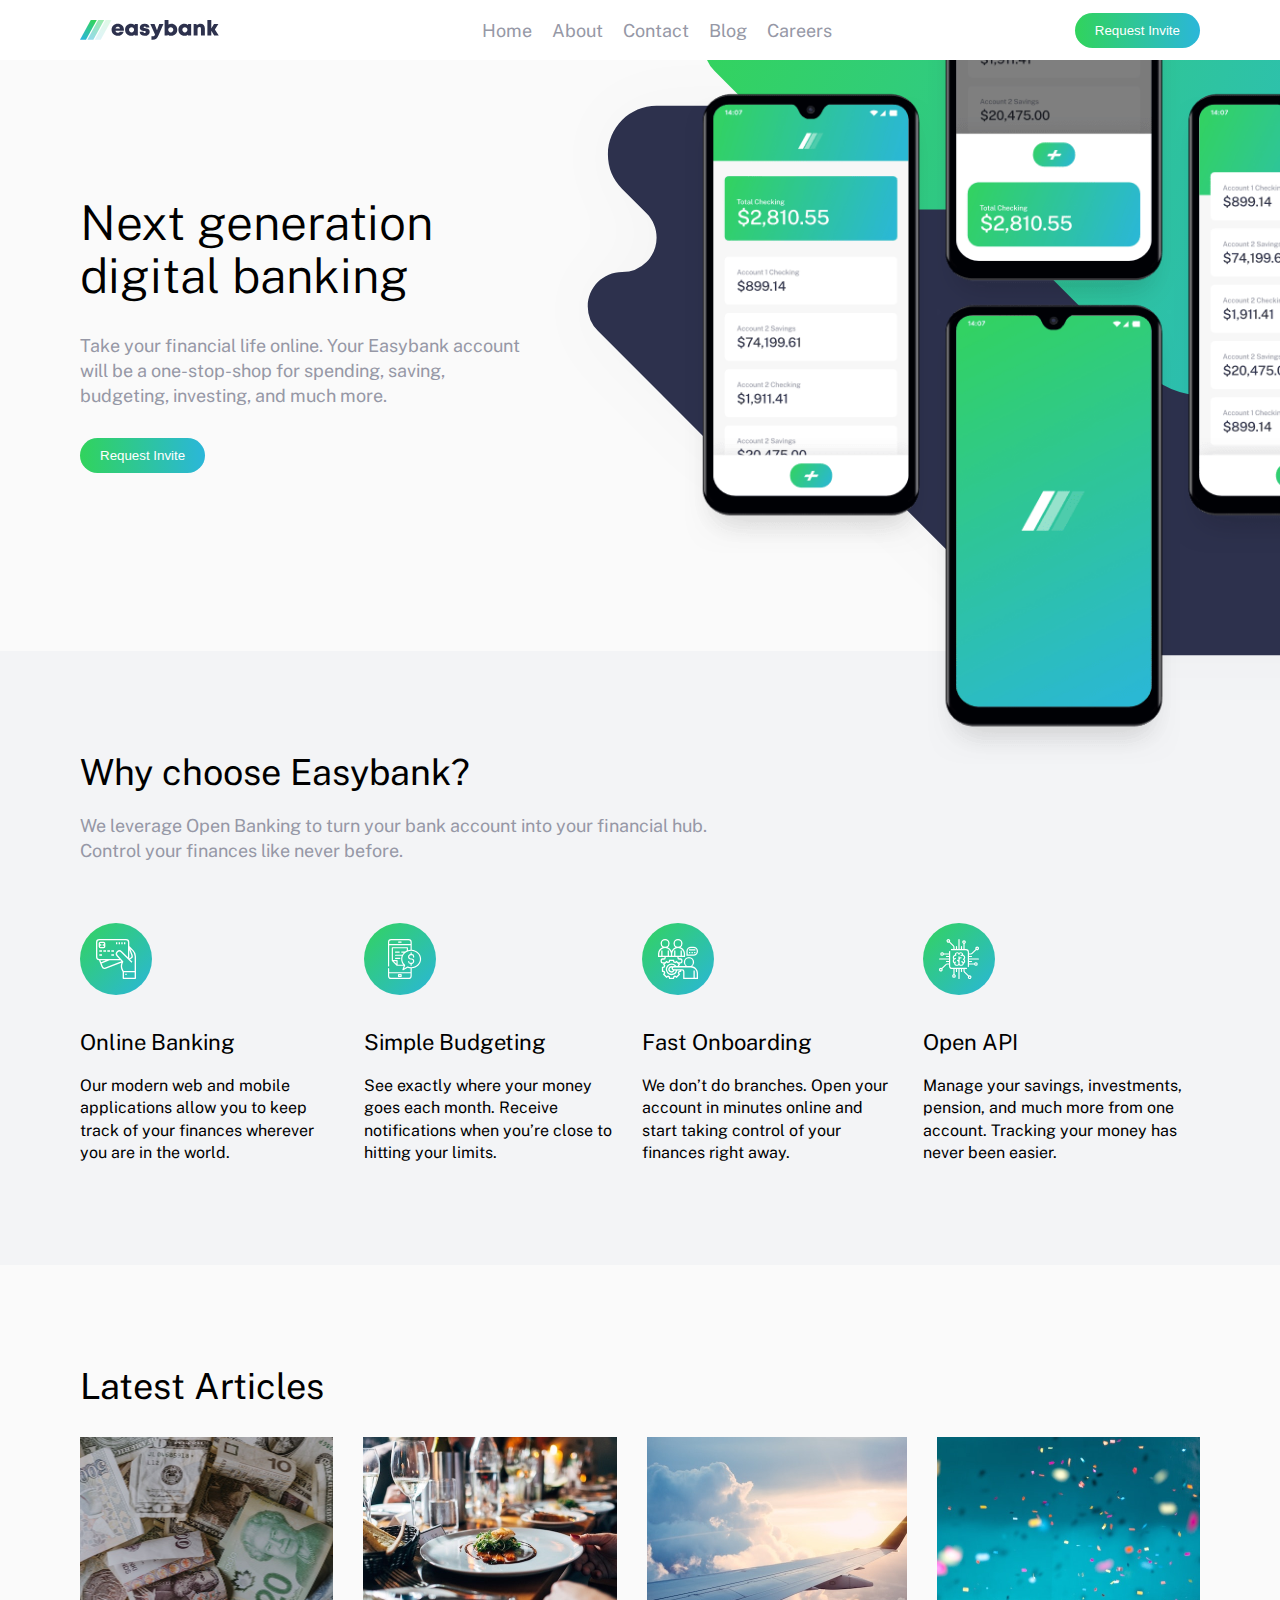
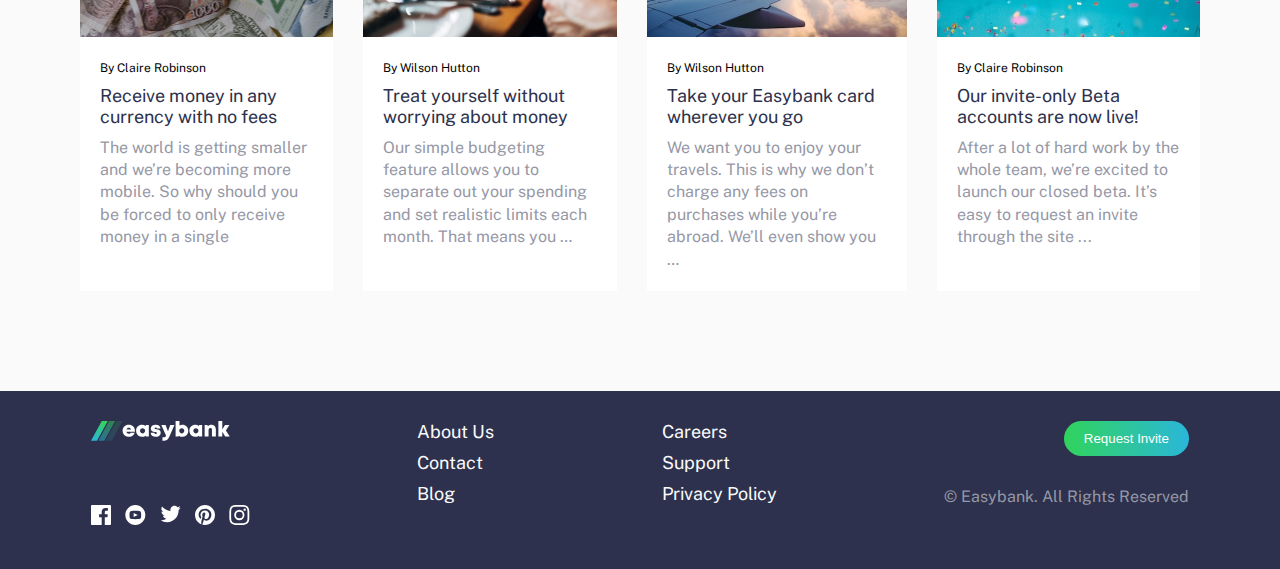
==== commit 980eb3fc: "CSS file updated" ====
--- a/index.html
+++ b/index.html
@@ -1,157 +1,195 @@
 <!DOCTYPE html>
 <html lang="en">
+  <head>
+    <meta charset="UTF-8" />
+    <meta http-equiv="X-UA-Compatible" content="IE=edge" />
+    <meta name="viewport" content="width=device-width, initial-scale=1.0" />
+    <title>Easy bank</title>
+    <link rel="preconnect" href="https://fonts.gstatic.com" />
+    <link
+      href="https://fonts.googleapis.com/css2?family=Public+Sans:wght@300;400;700&display=swap"
+      rel="stylesheet"
+    />
+    <link rel="stylesheet" href="style.css" />
+  </head>
 
-<head>
-    <meta charset="UTF-8">
-    <meta http-equiv="X-UA-Compatible" content="IE=edge">
-    <meta name="viewport" content="width=device-width, initial-scale=1.0">
-    <title>Easy bank</title>
-    <link rel="preconnect" href="https://fonts.gstatic.com">
-    <link href="https://fonts.googleapis.com/css2?family=Public+Sans:wght@300;400;700&display=swap" rel="stylesheet">
-    <link rel="stylesheet" href="style.css">
-</head>
-
-<body>
+  <body>
     <div class="root">
-        <section class="nav-section">
-            <nav class="container">
-                <img src="./img/logo.svg" alt="logo">
-                <button class="hamburger-btn">
-                    <img id="toggle-img" src="./img/icon-hamburger.svg" alt="hamburger">
-                </button>
-                <ul class="nav-links">
-                    <li><a href="/">Home</a></li>
-                    <li><a href="/">About</a></li>
-                    <li><a href="/">Contact</a></li>
-                    <li><a href="/">Blog</a></li>
-                    <li><a href="/">Careers</a></li>
-                </ul>
-                <button class="btn navbar-cta">Request Invite</button>
-            </nav>
-        </section>
-        <section class="header-section">
-            <div class="container header-wrap">
-                <div class="header-text">
-                    <h1>Next generation digital banking</h1>
-                    <p>Take your financial life online. Your Easybank account will be a one-stop-shop
-                        for spending, saving, budgeting, investing, and much more.</p>
-                    <button class="btn">Request Invite</button>
-                </div>
-                <div class="header-images">
-                    <img src="./img/bg-intro-desktop.svg" alt="intro">
-                    <img src="./img/image-mockups.png" alt="mockup">
-                </div>
+      <section class="nav-section">
+        <nav class="container">
+          <img src="./img/logo.svg" alt="logo" />
+          <button class="hamburger-btn">
+            <img
+              id="toggle-img"
+              src="./img/icon-hamburger.svg"
+              alt="hamburger"
+            />
+          </button>
+          <ul class="nav-links">
+            <li><a href="/">Home</a></li>
+            <li><a href="/">About</a></li>
+            <li><a href="/">Contact</a></li>
+            <li><a href="/">Blog</a></li>
+            <li><a href="/">Careers</a></li>
+          </ul>
+          <button class="btn navbar-cta">Request Invite</button>
+        </nav>
+      </section>
+      <section class="header-section">
+        <div class="container header-wrap">
+          <div class="header-text">
+            <h1>Next generation digital banking</h1>
+            <p>
+              Take your financial life online. Your Easybank account will be a
+              one-stop-shop for spending, saving, budgeting, investing, and much
+              more.
+            </p>
+            <button class="btn">Request Invite</button>
+          </div>
+          <div class="header-images">
+            <img src="./img/bg-intro-desktop.svg" alt="intro" />
+            <img src="./img/image-mockups.png" alt="mockup" />
+          </div>
+        </div>
+      </section>
+      <section class="pros-section">
+        <div class="container">
+          <h1>Why choose Easybank?</h1>
+          <p class="section-text">
+            We leverage Open Banking to turn your bank account into your
+            financial hub. <br />
+            Control your finances like never before.
+          </p>
+          <div class="card-wrapper">
+            <div class="card">
+              <img src="./img/icon-online.svg" alt="online" />
+              <h2>Online Banking</h2>
+              <p>
+                Our modern web and mobile applications allow you to keep track
+                of your finances wherever you are in the world.
+              </p>
             </div>
-        </section>
-        <section class="pros-section">
-            <div class="container">
-                <h1>Why choose Easybank?</h1>
-                <p class="section-text">We leverage Open Banking to turn your bank account into your financial hub. <br>
-                    Control
-                    your finances like never before.</p>
-                <div class="card-wrapper">
-                    <div class="card">
-                        <img src="./img/icon-online.svg" alt="online">
-                        <h2>Online Banking</h2>
-                        <p>Our modern web and mobile applications allow you to keep track of your finances
-                            wherever you are in the world.</p>
-                    </div>
-                    <div class="card">
-                        <img src="./img/icon-budgeting.svg" alt="online">
-                        <h2>Simple Budgeting</h2>
-                        <p>See exactly where your money goes each month. Receive notifications when you’re
-                            close to hitting your limits.</p>
-                    </div>
-                    <div class="card">
-                        <img src="./img/icon-onboarding.svg" alt="online">
-                        <h2>Fast Onboarding</h2>
-                        <p>We don’t do branches. Open your account in minutes online and start taking control
-                            of your finances right away.</p>
-                    </div>
-                    <div class="card">
-                        <img src="./img/icon-api.svg" alt="online">
-                        <h2>Open API</h2>
-                        <p>Manage your savings, investments, pension, and much more from one account. Tracking
-                            your money has never been easier.</p>
-                    </div>
-                </div>
+            <div class="card">
+              <img src="./img/icon-budgeting.svg" alt="online" />
+              <h2>Simple Budgeting</h2>
+              <p>
+                See exactly where your money goes each month. Receive
+                notifications when you’re close to hitting your limits.
+              </p>
             </div>
-        </section>
-        <section class="articles-section">
-            <div class="container">
-                <h1>Latest Articles</h1>
-                <div class="article-wrapper">
-                    <div class="article-card">
-                        <img src="./img/image-currency.jpg" alt="currency">
-                        <div class="content">
-                            <h6>By Claire Robinson</h6>
-                            <a href="/">Receive money in any currency with no fees</a>
-                            <p>The world is getting smaller and we’re becoming more mobile. So why should you be
-                                forced to only receive money in a single </p>
-                        </div>
-                    </div>
-                    <div class="article-card">
-                        <img src="./img/image-restaurant.jpg" alt="currency">
-                        <div class="content">
-                            <h6>By Wilson Hutton</h6>
-                            <a href="/">Treat yourself without worrying about money</a>
-                            <p>Our simple budgeting feature allows you to separate out your spending and set
-                                realistic limits each month. That means you …</p>
-                        </div>
-                    </div>
-                    <div class="article-card">
-                        <img src="./img/image-plane.jpg" alt="currency">
-                        <div class="content">
-                            <h6>By Wilson Hutton</h6>
-                            <a href="/">Take your Easybank card wherever you go</a>
-                            <p>We want you to enjoy your travels. This is why we don’t charge any fees on purchases
-                                while you’re abroad. We’ll even show you …</p>
-                        </div>
-                    </div>
-                    <div class="article-card">
-                        <img src="./img/image-confetti.jpg" alt="currency">
-                        <div class="content">
-                            <h6>By Claire Robinson</h6>
-                            <a href="/">Our invite-only Beta accounts are now live!</a>
-                            <p>After a lot of hard work by the whole team, we’re excited to launch our closed beta.
-                                It’s easy to request an invite through the site ...</p>
-                        </div>
-                    </div>
-                </div>
+            <div class="card">
+              <img src="./img/icon-onboarding.svg" alt="online" />
+              <h2>Fast Onboarding</h2>
+              <p>
+                We don’t do branches. Open your account in minutes online and
+                start taking control of your finances right away.
+              </p>
             </div>
-        </section>
-        <footer>
-            <div class="container">
-                <div class="content">
-                    <div>
-                        <img src="./img/logo-white.svg" alt="">
-                        <ul class="socials">
-                            <li><a href="/"><img src="./img/icon-facebook.svg" alt=""></a></li>
-                            <li><a href="#"><img src="./img/icon-youtube.svg" alt=""></a></li>
-                            <li><a href="#"><img src="./img/icon-twitter.svg" alt=""></a></li>
-                            <li><a href="#"><img src="./img/icon-pinterest.svg" alt=""></a></li>
-                            <li><a href="#"><img src="./img/icon-instagram.svg" alt=""></a></li>
-                        </ul>
-                    </div>
-                    <ul>
-                        <li><a href="#">About Us</a></li>
-                        <li><a href="#">Contact</a></li>
-                        <li><a href="#">Blog</a></li>
-                    </ul>
-                    <ul>
-                        <li><a href="#">Careers</a></li>
-                        <li><a href="#">Support</a></li>
-                        <li><a href="#">Privacy Policy</a></li>
-                    </ul>
-                    <div class="footer-cta">
-                        <button class="btn">Request Invite</button>
-                        <p class="copyright">© Easybank. All Rights Reserved</p>
-                    </div>
-                </div>
+            <div class="card">
+              <img src="./img/icon-api.svg" alt="online" />
+              <h2>Open API</h2>
+              <p>
+                Manage your savings, investments, pension, and much more from
+                one account. Tracking your money has never been easier.
+              </p>
             </div>
-        </footer>
+          </div>
+        </div>
+      </section>
+      <section class="articles-section">
+        <div class="container">
+          <h1>Latest Articles</h1>
+          <div class="article-wrapper">
+            <div class="article-card">
+              <img src="./img/image-currency.jpg" alt="currency" />
+              <div class="content">
+                <h6>By Claire Robinson</h6>
+                <a href="/">Receive money in any currency with no fees</a>
+                <p>
+                  The world is getting smaller and we’re becoming more mobile.
+                  So why should you be forced to only receive money in a single
+                </p>
+              </div>
+            </div>
+            <div class="article-card">
+              <img src="./img/image-restaurant.jpg" alt="currency" />
+              <div class="content">
+                <h6>By Wilson Hutton</h6>
+                <a href="/">Treat yourself without worrying about money</a>
+                <p>
+                  Our simple budgeting feature allows you to separate out your
+                  spending and set realistic limits each month. That means you …
+                </p>
+              </div>
+            </div>
+            <div class="article-card">
+              <img src="./img/image-plane.jpg" alt="currency" />
+              <div class="content">
+                <h6>By Wilson Hutton</h6>
+                <a href="/">Take your Easybank card wherever you go</a>
+                <p>
+                  We want you to enjoy your travels. This is why we don’t charge
+                  any fees on purchases while you’re abroad. We’ll even show you
+                  …
+                </p>
+              </div>
+            </div>
+            <div class="article-card">
+              <img src="./img/image-confetti.jpg" alt="currency" />
+              <div class="content">
+                <h6>By Claire Robinson</h6>
+                <a href="/">Our invite-only Beta accounts are now live!</a>
+                <p>
+                  After a lot of hard work by the whole team, we’re excited to
+                  launch our closed beta. It’s easy to request an invite through
+                  the site ...
+                </p>
+              </div>
+            </div>
+          </div>
+        </div>
+      </section>
+      <footer>
+        <div class="container">
+          <div class="content">
+            <div>
+              <img src="./img/logo-white.svg" alt="" />
+              <ul class="socials">
+                <li>
+                  <a href="/"><img src="./img/icon-facebook.svg" alt="" /></a>
+                </li>
+                <li>
+                  <a href="#"><img src="./img/icon-youtube.svg" alt="" /></a>
+                </li>
+                <li>
+                  <a href="#"><img src="./img/icon-twitter.svg" alt="" /></a>
+                </li>
+                <li>
+                  <a href="#"><img src="./img/icon-pinterest.svg" alt="" /></a>
+                </li>
+                <li>
+                  <a href="#"><img src="./img/icon-instagram.svg" alt="" /></a>
+                </li>
+              </ul>
+            </div>
+            <ul>
+              <li><a href="#">About Us</a></li>
+              <li><a href="#">Contact</a></li>
+              <li><a href="#">Blog</a></li>
+            </ul>
+            <ul>
+              <li><a href="#">Careers</a></li>
+              <li><a href="#">Support</a></li>
+              <li><a href="#">Privacy Policy</a></li>
+            </ul>
+            <div class="footer-cta">
+              <button class="btn">Request Invite</button>
+              <p class="copyright">© Easybank. All Rights Reserved</p>
+            </div>
+          </div>
+        </div>
+      </footer>
     </div>
     <script src="./js/script.js"></script>
-</body>
-
-</html>+  </body>
+</html>
--- a/style.css
+++ b/style.css
@@ -1,263 +1,415 @@
 html {
-    box-sizing: border-box;
-    font-size: 18px;
+  box-sizing: border-box;
+  font-size: 18px;
 }
 
 :root {
-    --dark-blue: hsl(233, 26%, 24%);
-    --lime-Green: hsl(136, 65%, 51%);
-    --bright-Cyan: hsl(192, 70%, 51%);
-    --grayish-Blue: hsl(233, 8%, 62%);
-    --light-Grayish-Blue: hsl(220, 16%, 96%);
-    --light-Gray: hsl(0, 0%, 98%); 
-    --white: hsl(0, 0%, 100%);
-}
-
-body, h1, h2, h3, h4, h5, h6, p, ol, ul {
-    margin: 0;
-    padding: 0;
-    font-weight: normal;
-    font-family: 'Public Sans', sans-serif;
-    -webkit-font-smoothing: antialiased;
-}
-
-body {
-    overflow: hidden;
-    height: 4000px;
+  --dark-blue: hsl(233, 26%, 24%);
+  --lime-green: hsl(136, 65%, 51%);
+  --bright-cyan: hsl(192, 70%, 51%);
+  --grayish-blue: hsl(233, 8%, 62%);
+  --light-grayish-blue: hsl(220, 16%, 96%);
+  --light-gray: hsl(0, 0%, 98%);
+  --white: hsl(0, 0%, 100%);
+}
+
+body,
+h1,
+h2,
+h3,
+h4,
+h5,
+h6,
+p,
+ol,
+ul {
+  margin: 0;
+  padding: 0;
+  font-weight: normal;
+  font-family: "Public Sans", sans-serif;
+  -webkit-font-smoothing: antialiased;
+}
+
+p {
+  line-height: 1.4;
+}
+
+.root {
+  overflow-x: hidden;
 }
 
 img {
-    max-width: 100%;
-    height: auto;
+  max-width: 100%;
+  height: auto;
 }
 
 nav {
-    display: flex;
-    justify-content: space-between;
-    align-items: center;
-    padding: 20px 0;
+  display: flex;
+  justify-content: space-between;
+  align-items: center;
+  /* padding: 20px 0; */
+  height: 60px;
 }
 
 nav ul {
-    display: flex;
-    list-style-type: none;
-    align-items: center;
-}
-
-nav ul li a{
-    text-decoration: none;
-    color: var(--grayish-Blue);
-    transition: all 0.5s ease-in-out;
+  display: flex;
+  list-style-type: none;
+  align-items: center;
+}
+
+nav ul li a {
+  text-decoration: none;
+  color: var(--grayish-blue);
+  transition: all 0.3s ease-in-out;
 }
 
 nav ul li a:hover {
-    color:var(--dark-blue);
+  color: var(--dark-blue);
 }
 
 nav ul li {
-    margin-left:30px;
-}
+  margin-left: 20px;
+}
+
 .container {
-    width: 1120px;
-    margin: 0 auto;
-    max-width: 90%;
-
+  width: 1120px;
+  margin: 0 auto;
+  max-width: 90%;
 }
 
 .btn {
-    height: 35px;
-    width: 125.22px;
-    border: none;
-    background: linear-gradient(to right, var(--lime-Green), var(--bright-Cyan));
-    padding: 10px, 20px;
-    border-radius: 50px;
-    color: var(--white);
-    cursor: pointer;
-    transition: all .3s ease-in-out;
+  border: none;
+  background: linear-gradient(to right, var(--lime-green), var(--bright-cyan));
+  padding: 10px 20px;
+  border-radius: 50px;
+  color: var(--white);
+  cursor: pointer;
+  transition: all 0.3s ease-in-out;
 }
 
 .btn:hover {
-        background: linear-gradient(to left, var(--lime-Green), var(--bright-Cyan));
-}
-
-
+  background: linear-gradient(to right, var(--bright-cyan), var(--lime-green));
+}
 
 .header-wrap {
-    display: flex;
-    align-items: center;
-    position: relative;
-    padding-bottom: 40px;
+  display: flex;
+  align-items: center;
+  position: relative;
+  padding-bottom: 40px;
 }
 
 .header-section {
-    background: var(--light-Gray);
+  background: var(--light-gray);
 }
 
 .header-text {
-    flex: 1 0 40%;
+  flex: 1 0 40%;
 }
 
 .header-images {
-    flex: 1 0 60%;
-    position: relative;
+  flex: 1 0 60%;
+  position: relative;
 }
 
 .header-images img:first-child {
-    transform: scale(1.6);
-    position: relative;
-    top: -50px;
-    bottom: 0;
-    right: -200px;
-}
+  position: relative;
+  top: -50px;
+  transform: scale(1.6);
+  bottom: 0;
+  right: -200px;
+}
+
 .header-images img:last-child {
-    transform: scale(1.1);
-    position: absolute;
-    top: -160px;
-    right: -190px;
+  position: absolute;
+  top: -160px;
+  right: -190px;
+  transform: scale(1.1);
 }
 
 .nav-section {
-    position: relative;
-    z-index: 1;
-    background: var(--white);
+  position: relative;
+  z-index: 1;
+  background: var(--white);
 }
 
 .header-text h1 {
-    margin-bottom: 30px;
-    font-size: 48px;
-    font-weight: 300;
-    line-height: 1.1;
+  font-size: 48px;
+  font-weight: 300;
+  line-height: 1.1;
+  margin-bottom: 30px;
 }
 
 .header-text p {
-    margin-bottom: 30px;
-    line-height: 1.35;
-    color: var(--grayish-Blue);
-}
-
-section.features-section {
-    background: var(--light-Grayish-Blue);
-    padding: 100px 0;
-}
-
-section.features-section h1 {
-    margin-bottom: 20px;
-}
-
-section.features-section p {
-    margin-bottom: 55px;
-    color: var(--grayish-Blue)
-}
-
-section.features-section .cards {
-    display: flex;
-    /* gap: 100px; */
-}
-
-section.features-section .cards> * + * {
+  margin-bottom: 30px;
+  color: var(--grayish-blue);
+}
+
+section.pros-section {
+  background: var(--light-grayish-blue);
+  padding: 100px 0;
+}
+
+section.pros-section h1 {
+  margin-bottom: 20px;
+}
+
+section.pros-section p.section-text {
+  margin-bottom: 60px;
+  color: var(--grayish-blue);
+}
+
+section.pros-section .card-wrapper {
+  display: flex;
+  /* gap: 100px; */
+}
+
+section.pros-section .card-wrapper > * + * {
   margin-left: 30px;
 }
 
-.cards .card img {
-   margin-bottom: 30px;
-}
-
-.cards .card h2 {
+.card-wrapper .card img {
+  margin-bottom: 30px;
+}
+
+.card-wrapper .card h2 {
   font-size: 22px;
   margin-bottom: 20px;
 }
 
-.cards .card p {
+.card-wrapper .card p {
   font-size: 16px;
 }
 
-section.article-section {
-    padding: 100px 0;
+section.articles-section {
+  padding: 100px 0;
+  background: var(--light-gray);
+}
+
+section.articles-section h1 {
+  margin-bottom: 30px;
 }
 
 .article-wrapper {
+  display: flex;
+}
+
+.article-wrapper > * + * {
+  margin-left: 30px;
+}
+
+.article-wrapper img {
+  width: 100%;
+  height: 200px;
+  object-fit: cover;
+}
+
+.article-card {
+  background: var(--white);
+}
+.article-wrapper .content {
+  background: var(--white);
+  padding: 20px;
+}
+
+.article-wrapper .content a {
+  padding: 10px 0;
+  display: inline-block;
+  color: var(--dark-blue);
+  text-decoration: none;
+  transition: all 0.3s ease-in-out;
+}
+
+.article-wrapper .content a:hover {
+  color: var(--lime-green);
+}
+
+.article-wrapper .content p {
+  font-size: 16px;
+  color: var(--grayish-blue);
+}
+
+footer ul {
+  list-style-type: none;
+}
+
+footer {
+  background: var(--dark-blue);
+  padding: 30px;
+}
+
+footer ul.socials {
+  display: flex;
+  margin-top: 60px;
+}
+
+footer ul.socials > * + * {
+  margin-left: 14px;
+}
+
+footer .content {
+  display: flex;
+  justify-content: space-between;
+}
+
+footer .content a {
+  color: var(--light-gray);
+  text-decoration: none;
+  transition: all 0.3s ease-in-out;
+}
+
+footer .content a:hover {
+  color: var(--grayish-blue);
+}
+
+footer .content li {
+  margin-bottom: 10px;
+}
+
+footer .footer-cta {
+  text-align: right;
+}
+
+footer .copyright {
+  color: var(--grayish-blue);
+  font-size: 16px;
+  margin-top: 30px;
+}
+
+/* Responsive */
+.hamburger-btn {
+  display: none;
+}
+@media (max-width: 1198px) {
+  .card-wrapper,
+  .article-wrapper {
+    flex-wrap: wrap;
+  }
+  .card-wrapper .card {
+    flex: 1 0 40%;
+    margin-bottom: 30px;
+  }
+  .card-wrapper .card:nth-child(odd) {
+    margin-left: 0;
+  }
+  .article-wrapper .article-card {
+    flex: 1 0 40%;
+    margin-bottom: 30px;
+  }
+  .article-wrapper .article-card:nth-child(odd) {
+    margin-left: 0;
+  }
+}
+
+@media (max-width: 998px) {
+  footer .content {
+    flex-wrap: wrap;
+  }
+  footer .content > * {
+    flex: 1 0 30%;
+    margin-bottom: 30px;
+    text-align: left;
+  }
+  footer ul.socials {
+    margin-top: 30px;
+  }
+  footer .footer-cta {
+    margin-bottom: 0;
+  }
+}
+
+@media (max-width: 870px) {
+  .hamburger-btn {
+    display: block;
+  }
+  .nav-links {
+    position: fixed;
+    top: 80px;
+    left: -500px;
+    /* left: 50%; */
+    transform: translateX(-50%);
+    background: var(--white);
     display: flex;
-}
-
-section.article-section h1 {
-    margin-bottom: 30px;
-}
-
-.article-wrapper > * + * {
-    margin-left: 30px;
-}
-
-.article-wrapper img {
-        width: 100%;
-        height: 200px;
-        object-fit: cover;
-}
-
-.article-wrapper .content {
-    padding: 20px;
-    background: var(--white);
-}
-
-.article-wrapper .content a {
-    padding: 10px 0;
-    display: inline-block;
+    flex-direction: column;
+    width: 90%;
+    border-radius: 20px;
+    padding: 20px 0;
+    box-shadow: 0px 30px 50px 5px #a0a0a0;
+    transition: all 0.3s ease-in-out;
+  }
+  .nav-links.open {
+    left: 50%;
+  }
+  .navbar-cta {
+    display: none;
+  }
+  .hamburger-btn {
+    border: none;
+    background: none;
+    outline: none;
+  }
+  .nav-links a {
     color: var(--dark-blue);
-    text-decoration: none;
-    transition: all 3s ease-in-out;
-}
-
-
-.article-wrapper .content a:hover {
-    color: var(--lime-Green);
-}
-
-.article-wrapper .content p {
+  }
+  .nav-links li {
+    padding-bottom: 10px;
+  }
+  .nav-links li:last-child {
+    padding-bottom: 0;
+  }
+  .header-text {
+    flex: 1 0 70%;
+  }
+  .header-images {
+    flex: 1 0 30%;
+  }
+  .header-wrap {
+    padding-top: 30px;
+  }
+  .header-images img:first-child {
+    right: -50px;
+  }
+  .header-images img:last-child {
+    top: -135px;
+    right: -72px;
+  }
+  .header-text h1 {
+    font-size: 30px;
+  }
+  .header-text p {
     font-size: 16px;
-    color: var(--grayish-Blue);
-}
-
-footer ul {
-    list-style-type: none;
-}
-
-footer {
-    background: var(--dark-blue);
-    padding: 30px;
-}
-
-footer ul.socials {
-    display: flex; 
-    margin-top: 60px;
-}
-
-/* footer ul.socials a {
-    color: var(--white);
-} */
-
-
-footer ul.socials > * + * {
-    margin: left;
-}
-
-footer .content {
-    display: flex;
-    justify-content: space-between;
-}
-
-footer .content a {
-    color: var(--light-Gray);
-    text-decoration: none;
-}
-
-footer .content li {
-    margin-bottom: 10px;
-}
-
-footer  .footer-cta {
-    text-align: right;
-}
-
-footer .copyrigth {
-    color: var(--grayish-Blue);
+  }
+  section.pros-section,
+  section.articles-section {
+    padding: 30px 0;
+  }
+  section.pros-section h1 {
+    font-size: 24px;
+  }
+  section.pros-section p.section-text {
     font-size: 16px;
-}+  }
+}
+@media (max-width: 768px) {
+  footer .content > * {
+    flex: 1 0 100%;
+    text-align: center;
+  }
+  footer .socials {
+    justify-content: center;
+  }
+}
+
+@media (max-width: 580px) {
+  .card-wrapper .card {
+    flex: 1 0 100%;
+    margin-left: 0 !important;
+  }
+
+  .article-wrapper .article-card {
+    flex: 1 0 100%;
+    margin-left: 0;
+  }
+  .article-wrapper .article-card:last-child {
+    margin-bottom: 0;
+  }
+}
